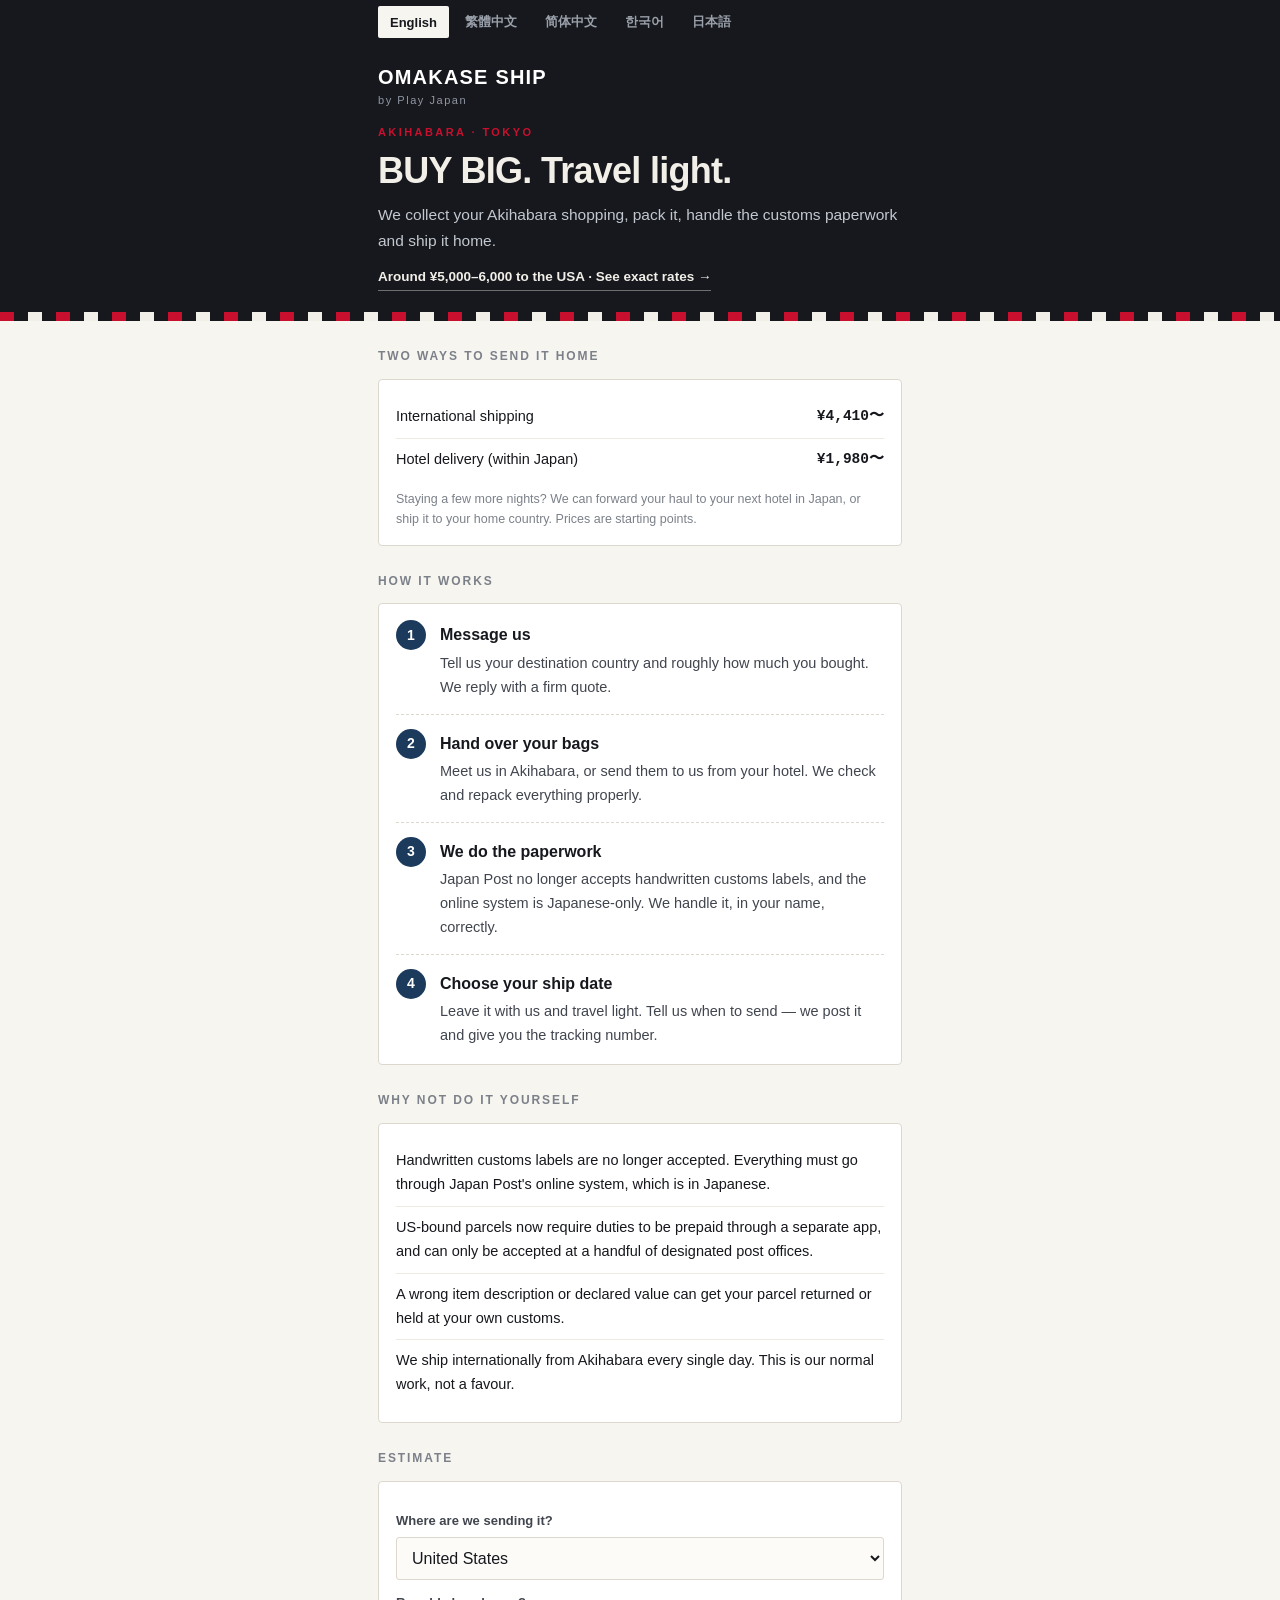
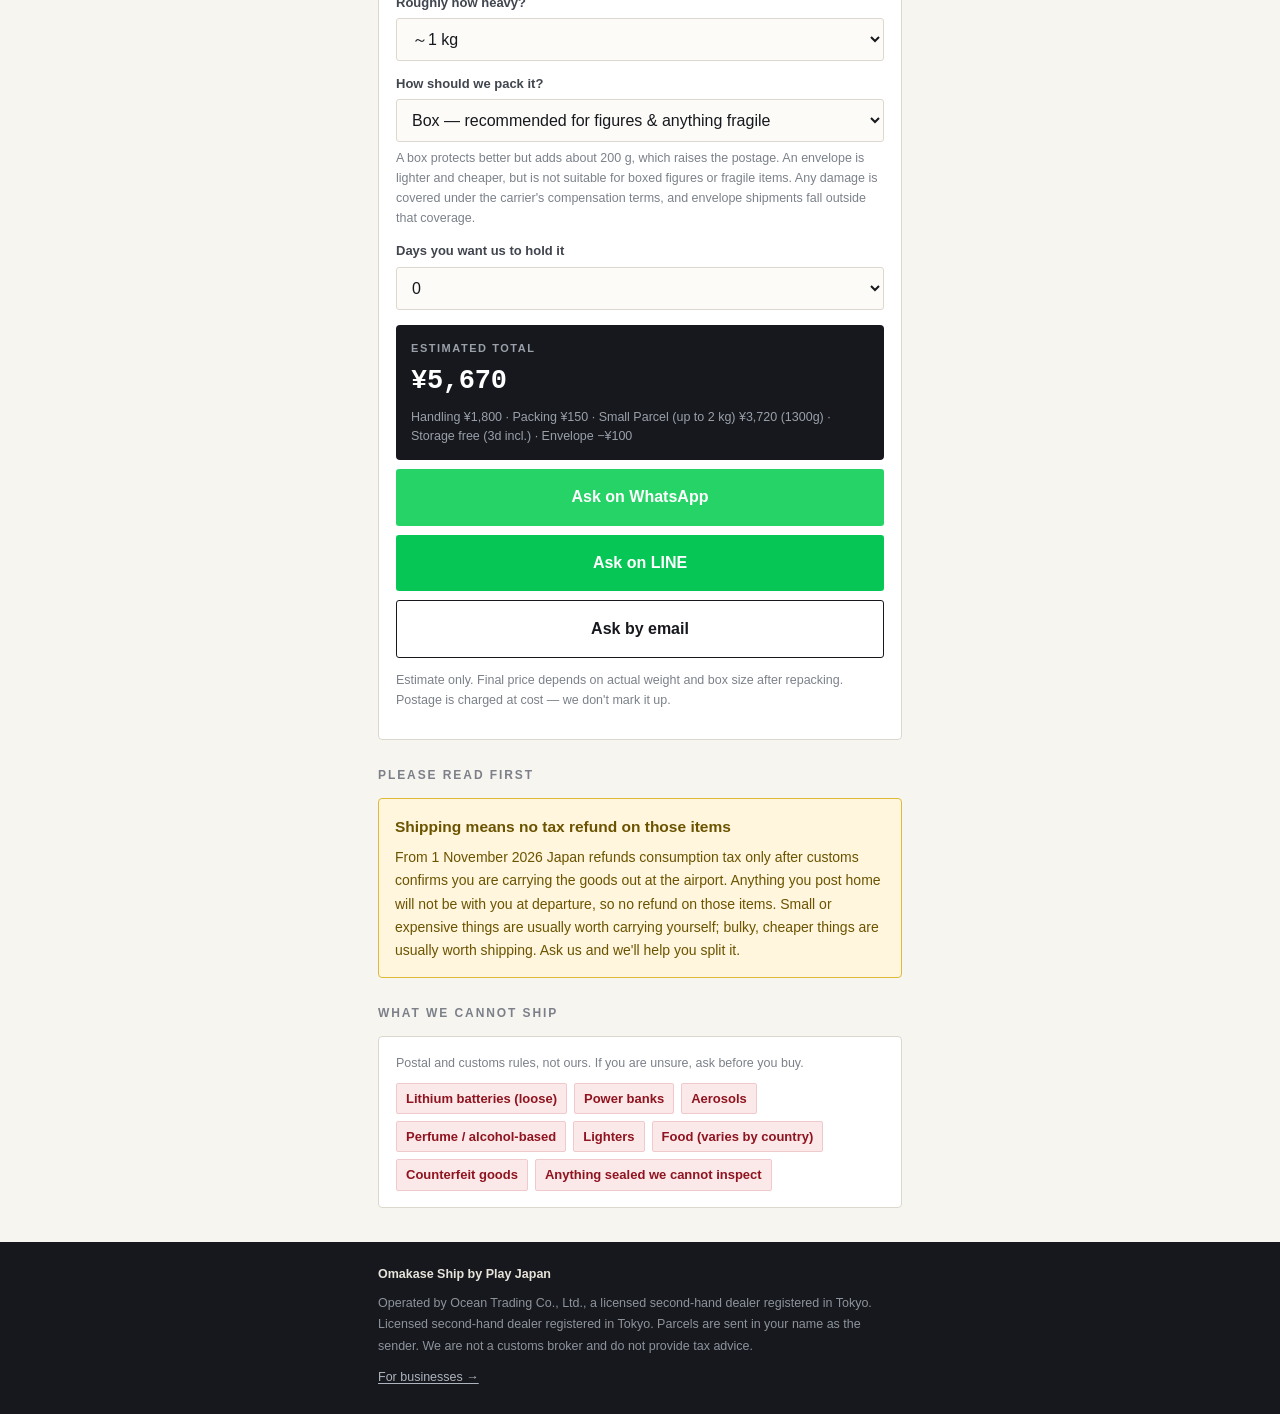
==== index.html @ b1b32f62 "Reframe liability wording for freight forwarding agency model" ====
<!DOCTYPE html>
<html lang="en">
<head>
<meta charset="utf-8">
<meta name="viewport" content="width=device-width,initial-scale=1,viewport-fit=cover">
<title>Omakase Ship — Travel Japan hands-free</title>
<meta name="description" content="Buy big in Akihabara — we pack it, handle the customs form and ship it home. From ¥4,410 to the USA.">
<meta name="theme-color" content="#16181d">
<style>
:root{
  --ink:#16181d; --ink2:#41454e; --mute:#7b8089;
  --paper:#f7f5f0; --card:#fff; --line:#ddd8cd;
  --navy:#1b3a5c; --red:#c8102e; --green:#1f7a4d; --amber:#fff6dd; --amber-line:#e0b93a;
}
*{box-sizing:border-box;-webkit-tap-highlight-color:transparent}
html{background:var(--ink)}
body{margin:0;background:var(--paper);color:var(--ink);
  font-family:-apple-system,BlinkMacSystemFont,"Segoe UI","Hiragino Sans","Noto Sans JP","Noto Sans TC","Noto Sans SC","Noto Sans KR",sans-serif;
  font-size:16px;line-height:1.65;-webkit-text-size-adjust:100%}
.num{font-family:ui-monospace,SFMono-Regular,Menlo,Consolas,monospace;font-variant-numeric:tabular-nums}
.wrap{max-width:560px;margin:0 auto;padding:0 18px}

/* language bar */
.langbar{position:sticky;top:0;z-index:20;background:var(--ink);padding:calc(6px + env(safe-area-inset-top)) 0 6px}
.langs{display:flex;gap:4px;overflow-x:auto;-ms-overflow-style:none;scrollbar-width:none}
.langs::-webkit-scrollbar{display:none}
.langs button{flex:0 0 auto;padding:7px 12px;font-size:13px;font-weight:700;border:0;border-radius:2px;
  background:transparent;color:#9aa0aa;font-family:inherit;white-space:nowrap}
.langs button[aria-pressed=true]{background:var(--paper);color:var(--ink)}


.brand{margin-bottom:14px}
.brand .bmain{display:block;font-size:20px;font-weight:800;letter-spacing:.06em;color:#fff;line-height:1.1}
.brand .bsub{display:block;font-size:11px;letter-spacing:.14em;color:#8f96a3;margin-top:3px}
/* hero */
header{background:var(--ink);color:#f2efe8;padding:22px 0 30px;position:relative;overflow:hidden}
header::after{content:"";position:absolute;left:0;right:0;bottom:0;height:9px;
  background:repeating-linear-gradient(90deg,var(--red) 0 14px,transparent 14px 28px,#f2efe8 28px 42px,transparent 42px 56px)}
.kicker{font-size:11px;letter-spacing:.22em;font-weight:700;color:var(--red)}
h1{font-size:36px;line-height:1.2;letter-spacing:-.02em;margin:8px 0 10px;font-weight:800}
.lede{font-size:15.5px;color:#c3c8d0;margin:0}
.herolink{display:inline-block;margin-top:12px;font-size:13.5px;font-weight:700;color:#f2efe8;text-decoration:none;border-bottom:1px solid rgba(242,239,232,.4);padding-bottom:2px}

/* blocks */
section{margin-top:26px}
h2{font-size:12px;letter-spacing:.16em;font-weight:800;color:var(--mute);margin:0 0 12px;text-transform:uppercase}
.card{background:var(--card);border:1px solid var(--line);border-radius:4px;padding:16px 17px}
.card + .card{margin-top:10px}

.step{display:flex;gap:14px;align-items:flex-start}
.step + .step{margin-top:14px;padding-top:14px;border-top:1px dashed var(--line)}
.stepno{flex:0 0 30px;height:30px;border-radius:50%;background:var(--navy);color:#fff;
  display:flex;align-items:center;justify-content:center;font-weight:800;font-size:14px}
.step h3{font-size:16px;margin:2px 0 3px;font-weight:700}
.step p{margin:0;font-size:14.5px;color:var(--ink2)}

table{width:100%;border-collapse:collapse;font-size:14.5px}
td{padding:9px 0;border-bottom:1px solid #eeeae1;vertical-align:top}
tr:last-child td{border-bottom:0}
td.r{text-align:right;white-space:nowrap;font-weight:700}
.small{font-size:12.5px;color:var(--mute);line-height:1.6}

.warn{background:var(--amber);border:1px solid var(--amber-line);border-radius:4px;padding:15px 16px}
.warn h3{margin:0 0 7px;font-size:15.5px;color:#6b5300;font-weight:800}
.warn p{margin:0;font-size:14px;color:#6b5300}

.no{display:flex;flex-wrap:wrap;gap:7px;margin-top:4px}
.no span{font-size:13px;background:#fbe9e9;color:#8f1420;border:1px solid #f0c9cd;
  padding:4px 9px;border-radius:2px;font-weight:600}

/* form */
label.f{display:block;font-size:13px;font-weight:700;color:var(--ink2);margin:12px 0 5px}
select,input[type=number]{width:100%;padding:11px;font-size:16px;border:1px solid var(--line);
  border-radius:3px;background:#fcfbf8;color:var(--ink);font-family:inherit}
input[type=number]{font-family:ui-monospace,Menlo,monospace;text-align:right}
select:focus,input:focus{outline:2px solid var(--navy);outline-offset:-1px;background:#fff}
.est{margin-top:15px;background:var(--ink);color:#fff;border-radius:4px;padding:14px 15px}
.est .lbl{font-size:11px;letter-spacing:.14em;color:#9aa0aa;font-weight:700}
.est .v{font-size:27px;font-weight:800;margin-top:2px;letter-spacing:-.01em}
.est .sub{font-size:12.5px;color:#9aa0aa;margin-top:4px;line-height:1.55}

.btn{display:block;width:100%;text-align:center;text-decoration:none;padding:15px;
  border-radius:3px;font-weight:800;font-size:16px;margin-top:9px;border:0;font-family:inherit}
.btn.line{background:#06c755;color:#fff}
.btn.wa{background:#25d366;color:#fff}
.btn.mail{background:#fff;color:var(--ink);border:1.5px solid var(--ink)}

footer{margin-top:34px;background:var(--ink);color:#8d939c;padding:22px 0 calc(26px + env(safe-area-inset-bottom));font-size:12.5px;line-height:1.7}
footer b{color:#e7e3da}
footer a.footlink{color:#aeb4bd;text-decoration:underline;text-underline-offset:2px}
[data-i18n]{}
</style>
</head>
<body>

<div class="langbar">
  <div class="wrap">
    <div class="langs" id="langs">
      <button data-lang="en" aria-pressed="true">English</button>
      <button data-lang="zh-Hant" aria-pressed="false">繁體中文</button>
      <button data-lang="zh-Hans" aria-pressed="false">简体中文</button>
      <button data-lang="ko" aria-pressed="false">한국어</button>
      <button data-lang="ja" aria-pressed="false">日本語</button>
    </div>
  </div>
</div>

<header>
  <div class="wrap">
    <div class="brand">
      <span class="bmain">OMAKASE SHIP</span>
      <span class="bsub">by Play Japan</span>
    </div>
    <div class="kicker">AKIHABARA · TOKYO</div>
    <h1 data-i18n="h1"></h1>
    <p class="lede" data-i18n="lede"></p>
    <a class="herolink" href="./cost/" data-i18n="heroPriceLink"></a>
  </div>
</header>

<div class="wrap">

  <section>
    <h2 data-i18n="ship_h"></h2>
    <div class="card">
      <table>
        <tr><td data-i18n="ship_intl"></td><td class="r num" id="priceIntl">—</td></tr>
        <tr><td data-i18n="ship_hotel"></td><td class="r num" id="priceHotel">—</td></tr>
      </table>
      <p class="small" style="margin:8px 0 0" data-i18n="ship_note"></p>
    </div>
  </section>

  <section>
    <h2 data-i18n="how_h"></h2>
    <div class="card">
      <div class="step"><div class="stepno">1</div><div>
        <h3 data-i18n="s1t"></h3><p data-i18n="s1b"></p></div></div>
      <div class="step"><div class="stepno">2</div><div>
        <h3 data-i18n="s2t"></h3><p data-i18n="s2b"></p></div></div>
      <div class="step"><div class="stepno">3</div><div>
        <h3 data-i18n="s3t"></h3><p data-i18n="s3b"></p></div></div>
      <div class="step"><div class="stepno">4</div><div>
        <h3 data-i18n="s4t"></h3><p data-i18n="s4b"></p></div></div>
    </div>
  </section>

  <section>
    <h2 data-i18n="why_h"></h2>
    <div class="card">
      <table>
        <tr><td data-i18n="w1"></td></tr>
        <tr><td data-i18n="w2"></td></tr>
        <tr><td data-i18n="w3"></td></tr>
        <tr><td data-i18n="w4"></td></tr>
      </table>
    </div>
  </section>

  <section>
    <h2 data-i18n="quote_h"></h2>
    <div class="card">
      <label class="f" data-i18n="q_dest"></label>
      <select id="dest">
        <option value="4">United States</option>
        <option value="3">Europe / Canada / Australia</option>
        <option value="2">Asia (SE Asia, India, etc.)</option>
        <option value="1">Taiwan / Hong Kong / Korea / China</option>
      </select>

      <label class="f" data-i18n="q_weight"></label>
      <select id="wt">
        <option value="500">～0.5 kg</option>
        <option value="1000" selected>～1 kg</option>
        <option value="2000">～2 kg</option>
        <option value="3000">～3 kg</option>
        <option value="4000">～4 kg</option>
      </select>

      <label class="f" data-i18n="q_pack"></label>
      <select id="packing">
        <option value="box" selected data-i18n-opt="pack_box"></option>
        <option value="env" data-i18n-opt="pack_env"></option>
      </select>
      <p class="small" id="packNote" style="margin:6px 0 0"></p>

      <label class="f" data-i18n="q_days"></label>
      <select id="days">
        <option value="0" selected>0</option>
        <option value="3">3</option>
        <option value="7">7</option>
        <option value="14">14</option>
      </select>

      <div class="est">
        <div class="lbl" data-i18n="q_est"></div>
        <div class="v num" id="estVal">—</div>
        <div class="sub" id="estSub"></div>
      </div>

      <a class="btn wa" id="btnWa" href="#" data-i18n="btn_wa"></a>
      <a class="btn line" id="btnLine" href="#" data-i18n="btn_line"></a>
      <a class="btn mail" id="btnMail" href="#" data-i18n="btn_mail"></a>
      <p class="small" style="margin-top:12px" data-i18n="q_note"></p>
    </div>
  </section>

  <section>
    <h2 data-i18n="tax_h"></h2>
    <div class="warn">
      <h3 data-i18n="tax_t"></h3>
      <p data-i18n="tax_b"></p>
    </div>
  </section>

  <section>
    <h2 data-i18n="cant_h"></h2>
    <div class="card">
      <p class="small" style="margin:0 0 10px" data-i18n="cant_b"></p>
      <div class="no" id="noList"></div>
    </div>
  </section>

</div>

<footer>
  <div class="wrap">
    <div style="margin-bottom:8px"><b id="bizName">Omakase Ship by Play Japan</b></div>
    <div data-i18n="foot"></div>
    <div style="margin-top:10px"><a class="footlink" href="./partner/" data-i18n="partnerLink"></a></div>
  </div>
</footer>

<script src="./rates.js"></script>
<script>
/* ============================================================
   設定 — 料金は rates.js（window.AKIBA_RATES）に集約。ここは連絡先のみ
   ============================================================ */
var R = window.AKIBA_RATES;   // 共通料金モジュール
var CONFIG = {
  bizName:  "Omakase Ship by Play Japan",
  whatsapp: "819000000000",              // 国番号81 + 先頭0を除いた番号
  lineId:   "your-line-id",              // LINE公式アカウントID（@は除く）
  email:    "hello@example.com"
};

var I18N = {
en:{
 pack_over:"Over 5 kg — please message us for a quote.",
 pack_heavy:"Over 2 kg we always use a box — an envelope cannot protect a parcel this heavy.",
 q_pack:"How should we pack it?",
 pack_box:"Box — recommended for figures & anything fragile",
 pack_env:"Padded envelope — clothes, plush, books, flat items",
 pack_note:"A box protects better but adds about 200 g, which raises the postage. An envelope is lighter and cheaper, but is not suitable for boxed figures or fragile items. Any damage is covered under the carrier's compensation terms, and envelope shipments fall outside that coverage.",
 h1:"BUY BIG. Travel light.",
 lede:"We collect your Akihabara shopping, pack it, handle the customs paperwork and ship it home.",
 heroPriceLink:"Around ¥5,000–6,000 to the USA · See exact rates →",
 trackRef:"Referred by ", trackCounter:"Show this at our counter",
 ship_h:"Two ways to send it home", ship_intl:"International shipping", ship_hotel:"Hotel delivery (within Japan)",
 ship_note:"Staying a few more nights? We can forward your haul to your next hotel in Japan, or ship it to your home country. Prices are starting points.",
 how_h:"How it works",
 s1t:"Message us", s1b:"Tell us your destination country and roughly how much you bought. We reply with a firm quote.",
 s2t:"Hand over your bags", s2b:"Meet us in Akihabara, or send them to us from your hotel. We check and repack everything properly.",
 s3t:"We do the paperwork", s3b:"Japan Post no longer accepts handwritten customs labels, and the online system is Japanese-only. We handle it, in your name, correctly.",
 s4t:"Choose your ship date", s4b:"Leave it with us and travel light. Tell us when to send — we post it and give you the tracking number.",
 why_h:"Why not do it yourself",
 w1:"Handwritten customs labels are no longer accepted. Everything must go through Japan Post's online system, which is in Japanese.",
 w2:"US-bound parcels now require duties to be prepaid through a separate app, and can only be accepted at a handful of designated post offices.",
 w3:"A wrong item description or declared value can get your parcel returned or held at your own customs.",
 w4:"We ship internationally from Akihabara every single day. This is our normal work, not a favour.",
 quote_h:"Estimate",
 q_dest:"Where are we sending it?", q_weight:"Roughly how heavy?", q_days:"Days you want us to hold it",
 q_est:"ESTIMATED TOTAL",
 btn_wa:"Ask on WhatsApp", btn_line:"Ask on LINE", btn_mail:"Ask by email",
 q_note:"Estimate only. Final price depends on actual weight and box size after repacking. Postage is charged at cost — we don't mark it up.",
 tax_h:"Please read first",
 tax_t:"Shipping means no tax refund on those items",
 tax_b:"From 1 November 2026 Japan refunds consumption tax only after customs confirms you are carrying the goods out at the airport. Anything you post home will not be with you at departure, so no refund on those items. Small or expensive things are usually worth carrying yourself; bulky, cheaper things are usually worth shipping. Ask us and we'll help you split it.",
 cant_h:"What we cannot ship",
 cant_b:"Postal and customs rules, not ours. If you are unsure, ask before you buy.",
 foot:"Operated by Ocean Trading Co., Ltd., a licensed second-hand dealer registered in Tokyo. Licensed second-hand dealer registered in Tokyo. Parcels are sent in your name as the sender. We are not a customs broker and do not provide tax advice.",
 partnerLink:"For businesses →",
 no:["Lithium batteries (loose)","Power banks","Aerosols","Perfume / alcohol-based","Lighters","Food (varies by country)","Counterfeit goods","Anything sealed we cannot inspect"]
},
"zh-Hant":{
 pack_over:"超過5公斤請直接詢問報價。",
 pack_heavy:"超過2公斤一律使用紙箱。氣泡袋無法保護這麼重的包裹。",
 q_pack:"包裝方式",
 pack_box:"紙箱 — 建議公仔、盒裝品、易碎品使用",
 pack_env:"氣泡袋 — 衣物、絨毛玩偶、書籍、扁平物品",
 pack_note:"紙箱保護性較好，但會增加約200公克，運費也隨之提高。氣泡袋較輕較便宜，但不適合盒裝公仔或易碎品。破損時的補償依配送業者的規定辦理，氣泡袋寄送不在補償範圍內。",
 h1:"盡情選購大件，旅途依然輕鬆。",
 lede:"我們代收您在秋葉原購買的商品，包裝並處理報關文件後寄送到府。",
 heroPriceLink:"寄美國約¥5,000〜6,000 · 查看正確費率 →",
 trackRef:"介紹來源 ", trackCounter:"請在櫃檯出示此畫面",
 ship_h:"兩種寄回家的方式", ship_intl:"國際寄送", ship_hotel:"飯店配送（日本國內）",
 ship_note:"還要多住幾晚？我們可以把戰利品轉送到你在日本的下一間飯店，或寄回你的國家。顯示為起始價。",
 how_h:"服務流程",
 s1t:"先傳訊息給我們", s1b:"告訴我們寄送國家與大概的數量，我們回覆確定金額。",
 s2t:"把東西交給我們", s2b:"在秋葉原面交，或從飯店寄給我們。我們會逐一確認並重新包裝。",
 s3t:"報關手續由我們處理", s3b:"日本郵局已不接受手寫報關單，線上系統只有日文。我們以你的名義正確填寫。",
 s4t:"自己決定寄出日", s4b:"東西放我們這裡，你輕鬆繼續玩。想寄的時候告訴我們，寄出後提供追蹤號碼。",
 why_h:"為什麼不自己寄就好",
 w1:"手寫報關單已全面停用，必須透過日本郵局的線上系統，而該系統只有日文介面。",
 w2:"寄往美國的包裹現在必須先用另一個App預繳關稅，而且只有少數指定郵局才收件。",
 w3:"品名或申報金額寫錯，包裹可能被退回，或卡在你自己國家的海關。",
 w4:"我們每天都從秋葉原寄國際包裹。這是我們的日常工作，不是幫忙。",
 quote_h:"費用試算",
 q_dest:"寄到哪裡？", q_weight:"大概多重？", q_days:"希望我們保管幾天",
 q_est:"預估總金額",
 btn_wa:"用 WhatsApp 詢問", btn_line:"用 LINE 詢問", btn_mail:"用 Email 詢問",
 q_note:"僅為預估。實際金額依重新包裝後的重量與箱子尺寸而定。郵資照實收，不加價。",
 tax_h:"請務必先閱讀",
 tax_t:"寄回國的商品無法退稅",
 tax_b:"自2026年11月1日起，日本改為在機場由海關確認你確實帶著商品出境後才退還消費稅。寄回家的東西出境時不在你身上，因此那些商品無法退稅。體積小、單價高的建議自己帶；體積大、單價低的建議寄。可以問我們，我們幫你分。",
 cant_h:"無法寄送的物品",
 cant_b:"這是郵政與海關的規定。不確定的話，購買前請先問我們。",
 foot:"由東京都公安委員會許可之古物商 有限会社オーシャン貿易 營運。東京都公安委員會許可之古物商。包裹以你本人為寄件人名義寄出。我們並非報關業者，也不提供稅務諮詢。",
 partnerLink:"商家合作洽詢 →",
 no:["鋰電池（單獨）","行動電源","噴霧罐","香水／含酒精","打火機","食品（依國家而異）","仿冒品","無法開箱確認的密封物"]
},
"zh-Hans":{
 pack_over:"超过5公斤请直接询问报价。",
 pack_heavy:"超过2公斤一律使用纸箱。气泡袋无法保护这么重的包裹。",
 q_pack:"包装方式",
 pack_box:"纸箱 — 建议手办、盒装品、易碎品使用",
 pack_env:"气泡袋 — 衣物、毛绒玩具、书籍、扁平物品",
 pack_note:"纸箱保护性更好，但会增加约200克，运费也随之提高。气泡袋更轻更便宜，但不适合盒装手办或易碎品。破损时的补偿依配送业者的规定办理，气泡袋寄送不在补偿范围内。",
 h1:"尽情选购大件，旅途依然轻松。",
 lede:"我们代收您在秋叶原购买的商品，包装并处理报关文件后寄送到府。",
 heroPriceLink:"寄美国约¥5,000〜6,000 · 查看正确费率 →",
 trackRef:"介绍来源 ", trackCounter:"请在柜台出示此画面",
 ship_h:"两种寄回家的方式", ship_intl:"国际寄送", ship_hotel:"酒店配送（日本国内）",
 ship_note:"还要多住几晚？我们可以把战利品转送到你在日本的下一家酒店，或寄回你的国家。显示为起始价。",
 how_h:"服务流程",
 s1t:"先给我们发消息", s1b:"告诉我们寄送国家和大概数量，我们回复确定金额。",
 s2t:"把东西交给我们", s2b:"在秋叶原面交，或从酒店寄给我们。我们会逐一确认并重新包装。",
 s3t:"报关手续由我们处理", s3b:"日本邮局已不接受手写报关单，线上系统只有日文。我们以你的名义正确填写。",
 s4t:"自己决定寄出日", s4b:"东西放我们这里，你可以轻装继续玩。想寄时告诉我们，寄出后提供追踪号。",
 why_h:"为什么不自己寄",
 w1:"手写报关单已全面停用，必须通过日本邮局的线上系统，而该系统只有日文界面。",
 w2:"寄往美国的包裹现在必须先用另一个App预缴关税，而且只有少数指定邮局才收件。",
 w3:"品名或申报金额写错，包裹可能被退回，或卡在你自己国家的海关。",
 w4:"我们每天都从秋叶原寄国际包裹。这是我们的日常工作。",
 quote_h:"费用试算",
 q_dest:"寄到哪里？", q_weight:"大概多重？", q_days:"希望我们保管几天",
 q_est:"预估总金额",
 btn_wa:"用 WhatsApp 咨询", btn_line:"用 LINE 咨询", btn_mail:"用 Email 咨询",
 q_note:"仅为预估。实际金额依重新包装后的重量与箱子尺寸而定。邮资照实收，不加价。",
 tax_h:"请务必先阅读",
 tax_t:"寄回国的商品无法退税",
 tax_b:"自2026年11月1日起，日本改为在机场由海关确认你确实带着商品出境后才退还消费税。寄回家的东西出境时不在你身上，因此那些商品无法退税。体积小、单价高的建议自己带；体积大、单价低的建议寄。可以问我们，我们帮你分。",
 cant_h:"无法寄送的物品",
 cant_b:"这是邮政与海关的规定。不确定的话，购买前请先问我们。",
 foot:"由东京都公安委员会许可之古物商 有限会社オーシャン貿易 运营。东京都公安委员会许可之古物商。包裹以你本人为寄件人名义寄出。我们并非报关业者，也不提供税务咨询。",
 partnerLink:"商家合作洽询 →",
 no:["锂电池（单独）","充电宝","喷雾罐","香水／含酒精","打火机","食品（依国家而异）","仿冒品","无法开箱确认的密封物"]
},
ko:{
 pack_over:"5kg 초과는 문의해 주세요.",
 pack_heavy:"2kg을 넘으면 반드시 박스를 사용합니다. 봉투로는 이 무게를 보호할 수 없습니다.",
 q_pack:"포장 방법",
 pack_box:"박스 — 피규어·박스 상품·깨지기 쉬운 물건에 권장",
 pack_env:"안전봉투 — 의류, 인형, 책, 납작한 물건",
 pack_note:"박스는 보호력이 좋지만 약 200g이 늘어나 우편 요금이 올라갑니다. 봉투는 가볍고 저렴하지만 박스 피규어나 깨지기 쉬운 물건에는 적합하지 않습니다. 파손 시 보상은 배송업체의 규정에 따르며, 봉투 발송은 보상 대상이 아닙니다.",
 h1:"크게 사세요. 짐은 가볍게.",
 lede:"아키하바라에서 구매하신 물건을 맡아 포장하고 통관 서류까지 처리하여 집으로 보내드립니다.",
 heroPriceLink:"미국까지 약 ¥5,000〜6,000 · 정확한 요금 보기 →",
 trackRef:"추천인 ", trackCounter:"카운터에서 이 화면을 보여주세요",
 ship_h:"집으로 보내는 두 가지 방법", ship_intl:"해외 배송", ship_hotel:"호텔 배송(일본 국내)",
 ship_note:"며칠 더 머무시나요? 다음 호텔로 전달하거나 본국으로 발송해 드립니다. 표시는 시작 가격입니다.",
 how_h:"이용 방법",
 s1t:"먼저 메시지 주세요", s1b:"배송 국가와 대략적인 양을 알려주시면 확정 금액을 안내해 드립니다.",
 s2t:"짐을 맡겨주세요", s2b:"아키하바라에서 직접 전달하거나 호텔에서 보내주세요. 하나하나 확인 후 다시 포장합니다.",
 s3t:"통관 서류는 저희가", s3b:"일본우편은 손으로 쓴 통관 라벨을 더 이상 받지 않으며, 온라인 시스템은 일본어뿐입니다. 고객님 명의로 정확히 작성합니다.",
 s4t:"발송일은 직접 결정", s4b:"맡겨두고 가볍게 여행하세요. 보낼 때 알려주시면 발송 후 운송장 번호를 드립니다.",
 why_h:"직접 하기 어려운 이유",
 w1:"손으로 쓴 통관 라벨은 폐지되었습니다. 일본우편 온라인 시스템을 써야 하는데 일본어로만 되어 있습니다.",
 w2:"미국행 소포는 별도 앱으로 관세를 미리 내야 하며, 지정된 일부 우체국에서만 접수됩니다.",
 w3:"품명이나 신고 금액이 틀리면 반송되거나 본국 세관에서 걸립니다.",
 w4:"저희는 매일 아키하바라에서 국제 배송을 합니다. 특별한 일이 아니라 일상 업무입니다.",
 quote_h:"예상 요금",
 q_dest:"어디로 보내시나요?", q_weight:"대략 무게는?", q_days:"보관 희망 일수",
 q_est:"예상 합계",
 btn_wa:"WhatsApp으로 문의", btn_line:"LINE으로 문의", btn_mail:"이메일로 문의",
 q_note:"예상 금액입니다. 재포장 후 실제 무게와 박스 크기에 따라 확정됩니다. 우편 요금은 실비로만 청구합니다.",
 tax_h:"먼저 확인해 주세요",
 tax_t:"발송한 물건은 면세 환급을 받을 수 없습니다",
 tax_b:"2026년 11월 1일부터 일본은 공항에서 세관이 물품 반출을 확인한 후에만 소비세를 환급합니다. 미리 부친 물건은 출국 시 손에 없으므로 환급 대상이 아닙니다. 작고 비싼 것은 직접 들고, 부피가 크고 저렴한 것은 부치는 편이 유리합니다. 물어보시면 나눠 드립니다.",
 cant_h:"보낼 수 없는 물품",
 cant_b:"우편·세관 규정입니다. 확실하지 않으면 구매 전에 문의해 주세요.",
 foot:"도쿄도 공안위원회 허가 고물상 有限会社オーシャン貿易 가 운영합니다. 도쿄도 공안위원회 허가 고물상. 소포는 고객님 명의의 발송인으로 보내집니다. 관세사가 아니며 세무 상담은 제공하지 않습니다.",
 partnerLink:"제휴 매장 모집 →",
 no:["리튬 배터리(단독)","보조배터리","스프레이","향수/알코올 함유","라이터","식품(국가별 상이)","위조품","개봉 확인 불가한 밀봉품"]
},
ja:{
 pack_over:"5kg超はお問い合わせください。",
 pack_heavy:"2kgを超える荷物は段ボール固定です。封筒ではこの重さを保護できません。",
 q_pack:"梱包方法",
 pack_box:"段ボール箱 — フィギュア・箱物・壊れやすいものに推奨",
 pack_env:"クッション封筒 — 衣類・ぬいぐるみ・書籍・薄いもの",
 pack_note:"段ボールは保護力が高い一方、約200g重くなり送料が上がります。封筒は軽く安価ですが、箱入りフィギュアや壊れやすいものには向きません。破損時の補償は配送事業者の規定に従い、封筒での発送は補償の対象外となります。",
 h1:"荷物は預けて、手ぶらで旅を楽しんで。",
 lede:"秋葉原で買った荷物は、ご自宅までお送りします。米国まで¥4,410から。",
 heroPriceLink:"米国まで約¥5,000〜6,000 · 正確な料金を見る →",
 trackRef:"紹介元 ", trackCounter:"受付でこの画面をご提示ください",
 ship_h:"2つの送り方", ship_intl:"海外発送", ship_hotel:"ホテル配送（日本国内）",
 ship_note:"まだ滞在が続きますか？次のホテルへお届けするか、ご自宅の国へ発送します。表示は最低料金です。",
 how_h:"ご利用の流れ",
 s1t:"まずご連絡ください", s1b:"送り先の国とおおよその量をお知らせいただければ、確定金額をご案内します。",
 s2t:"荷物をお預けください", s2b:"秋葉原で直接お渡しいただくか、ホテルからお送りください。中身を確認して梱包し直します。",
 s3t:"通関書類は当方で作成", s3b:"日本郵便は手書きラベルを受け付けておらず、オンラインシステムは日本語のみです。お客様名義で正確に作成します。",
 s4t:"発送日はお客様が決定", s4b:"預けたまま身軽に観光できます。発送のご連絡をいただき次第、追跡番号をお伝えします。",
 why_h:"ご自身で送るのが難しい理由",
 w1:"手書きの通関ラベルは廃止されました。日本郵便のオンラインシステムが必須ですが、画面は日本語のみです。",
 w2:"米国宛は専用アプリでの関税前払いが必須で、指定郵便局でしか引き受けてもらえません。",
 w3:"品名や申告価格を誤ると、返送されたり、ご自身の国の税関で止まったりします。",
 w4:"当方は毎日、秋葉原から国際発送を行っています。特別な作業ではなく日常業務です。",
 quote_h:"料金の目安",
 q_dest:"送り先", q_weight:"おおよその重量", q_days:"お預かり希望日数",
 q_est:"概算合計",
 btn_wa:"WhatsAppで相談", btn_line:"LINEで相談", btn_mail:"メールで相談",
 q_note:"概算です。梱包後の実重量と箱のサイズで確定します。郵送料は実費のみで、上乗せはしません。",
 tax_h:"必ずお読みください",
 tax_t:"発送した商品は免税の対象外になります",
 tax_b:"2026年11月1日以降、日本の消費税還付は、空港で税関が持ち出しを確認した後に行われます。先に発送した商品は出国時に手元にないため、還付を受けられません。小さく高価なものはお手荷物で、かさばって安価なものは発送、という分け方が有利です。ご相談いただければ仕分けをお手伝いします。",
 cant_h:"お預かりできないもの",
 cant_b:"郵便・税関の規定によるものです。ご不明な場合は購入前にご相談ください。",
 foot:"運営：有限会社オーシャン貿易（東京都公安委員会許可 古物商）。荷物はお客様ご本人を差出人として発送します。通関業者ではなく、税務に関する助言は行いません。",
 partnerLink:"提携をご検討の店舗様へ →",
 no:["リチウム電池（単体）","モバイルバッテリー","スプレー類","香水・アルコール含有","ライター","食品（国により異なる）","模倣品","開封確認できない密封物"]
}
};

var $=function(id){return document.getElementById(id);};
var lang="en";

function applyLang(L){
  lang=L;
  var t=I18N[L];
  document.documentElement.lang = L;
  document.querySelectorAll("[data-i18n]").forEach(function(el){
    var k=el.getAttribute("data-i18n");
    if(t[k]!==undefined) el.innerHTML=t[k];
  });
  document.querySelectorAll("[data-i18n-opt]").forEach(function(el){
    var k=el.getAttribute("data-i18n-opt");
    if(t[k]!==undefined) el.textContent=t[k];
  });
  $("noList").innerHTML = t.no.map(function(x){return "<span>"+x+"</span>";}).join("");
  $("bizName").textContent = CONFIG.bizName;
  // 2つの送り方の「〜」表記（海外は米国0.5kgの最低額、国内はHOTEL_BASE）
  var fromIntl = R.handling + R.packing.box.cost + R.bestQuote(4,500).postage;
  $("priceIntl").textContent  = "¥"+fromIntl.toLocaleString()+"〜";
  $("priceHotel").textContent = "¥"+R.HOTEL_BASE.toLocaleString()+"〜";
  document.querySelectorAll("#langs button").forEach(function(b){
    b.setAttribute("aria-pressed", b.getAttribute("data-lang")===L);
  });
  calc();
}

document.querySelectorAll("#langs button").forEach(function(b){
  b.onclick=function(){ applyLang(b.getAttribute("data-lang")); window.scrollTo(0,0); };
});

function calc(){
  var zone=+$("dest").value, wtSel=+$("wt").value, days=+$("days").value;

  // 梱包後重量（1.3倍 と +200g の大きい方）で送料を判定
  var packed = R.packedWeight(wtSel);

  // 封筒は梱包後2kgまで → 超えたら箱に固定する
  var envOpt = document.querySelector('[data-i18n-opt="pack_env"]');
  var envTooHeavy = packed > R.packing.env.maxGrams;
  envOpt.disabled = envTooHeavy;
  if(envTooHeavy && $("packing").value === "env") $("packing").value = "box";

  var pk = R.packing[$("packing").value];

  var q = R.bestQuote(zone, wtSel);   // 利用可能な最安サービス（送料のみ）
  var storage = Math.max(0, days-R.freeDays)*R.perDay;
  if(!q){
    $("estVal").textContent="—";
    $("estSub").textContent = (I18N[lang].pack_over || I18N.en.pack_over);
    return;
  }

  var total = R.handling + pk.cost + storage + q.postage;
  $("estVal").textContent = "¥"+total.toLocaleString();

  var parts = [
    "Handling ¥"+R.handling.toLocaleString(),
    "Packing ¥"+pk.cost.toLocaleString(),
    q.label+" ¥"+q.postage.toLocaleString()+" ("+packed+"g)",
    storage>0 ? "Storage ¥"+storage.toLocaleString()+" ("+(days-R.freeDays)+"d)"
              : "Storage free ("+R.freeDays+"d incl.)"
  ];
  $("estSub").textContent = parts.join("  ·  ");
  $("packNote").textContent = envTooHeavy
    ? (I18N[lang].pack_heavy || I18N.en.pack_heavy)
    : I18N[lang].pack_note;

  // もう一方の梱包との費用差（封筒が使える重量のときだけ。送料は同じ＝費用差のみ）
  if(!envTooHeavy){
    var otherKey = $("packing").value==="box" ? "env" : "box";
    var d = pk.cost - R.packing[otherKey].cost;
    if(d !== 0){
      $("estSub").textContent += "  ·  " +
        (otherKey==="env" ? "Envelope" : "Box") + " " +
        (d>0 ? "−¥"+Math.abs(d).toLocaleString() : "+¥"+Math.abs(d).toLocaleString());
    }
  }
  buildLinks(total, q, packed);
}


function buildLinks(total, q, packed){
  var destTxt=$("dest").options[$("dest").selectedIndex].text;
  var wtTxt=$("wt").options[$("wt").selectedIndex].text;
  var packTxt=$("packing").value==="box" ? "Box" : "Padded envelope";
  var days=$("days").value;
  var msg = "Hello! I'd like a quote.\n"
          + "Destination: "+destTxt+"\n"
          + "Weight: "+wtTxt+"\n"
          + "Packing: "+packTxt+"\n"
          + "Hold for: "+days+" days\n"
          + "Estimate shown: ¥"+total.toLocaleString()+" ("+q.label+", billed at "+packed+"g)";
  var enc=encodeURIComponent(msg);
  $("btnWa").href  = "https://wa.me/"+CONFIG.whatsapp+"?text="+enc;
  $("btnLine").href= "https://line.me/R/ti/p/@"+CONFIG.lineId;
  $("btnMail").href= "mailto:"+CONFIG.email+"?subject="+encodeURIComponent("Shipping quote request")+"&body="+enc;
}

["dest","wt","days","packing"].forEach(function(id){ $(id).addEventListener("change", calc); });

/* 端末の言語で初期表示を切り替え */
(function(){
  var n=(navigator.language||"en").toLowerCase();
  var pick="en";
  if(n.indexOf("zh")===0) pick = (n.indexOf("cn")>-1||n.indexOf("hans")>-1) ? "zh-Hans" : "zh-Hant";
  else if(n.indexOf("ko")===0) pick="ko";
  else if(n.indexOf("ja")===0) pick="ja";
  applyLang(pick);
})();
</script>
<script src="./tracking.js"></script>
</body>
</html>
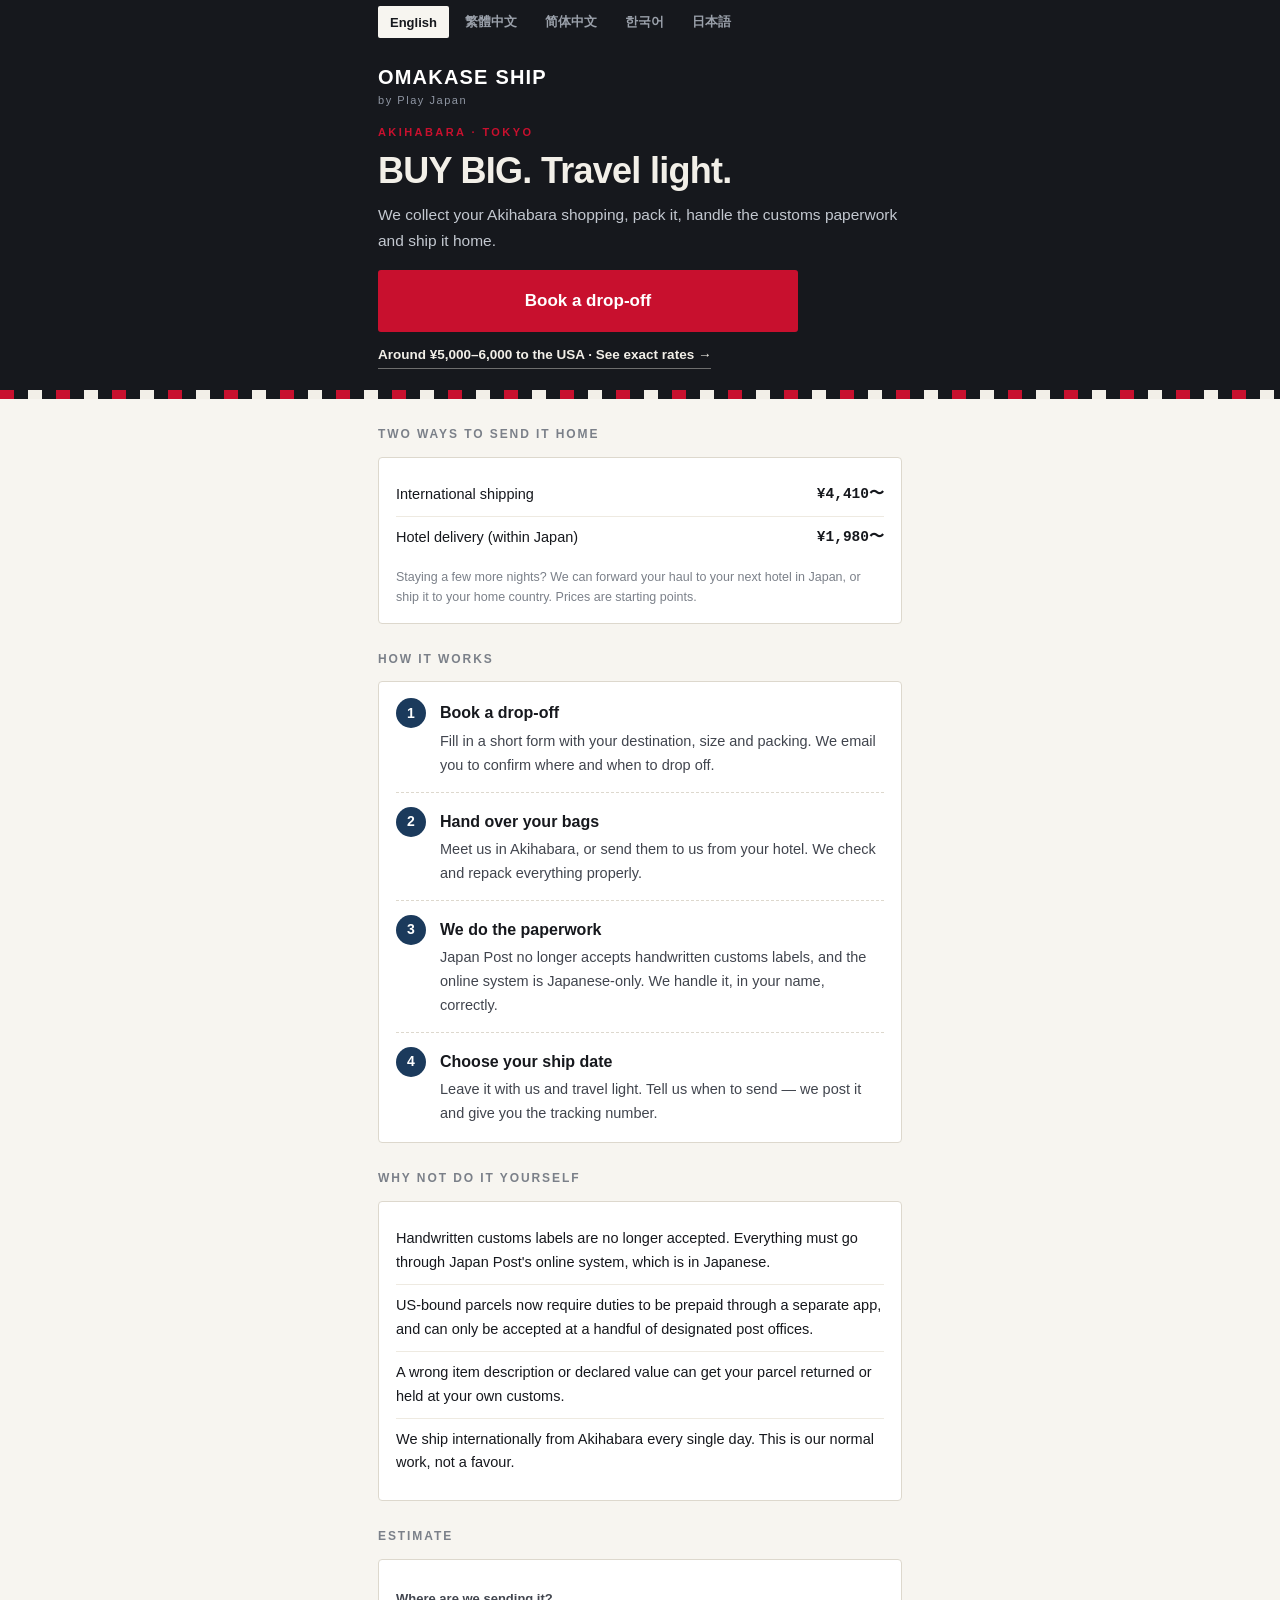
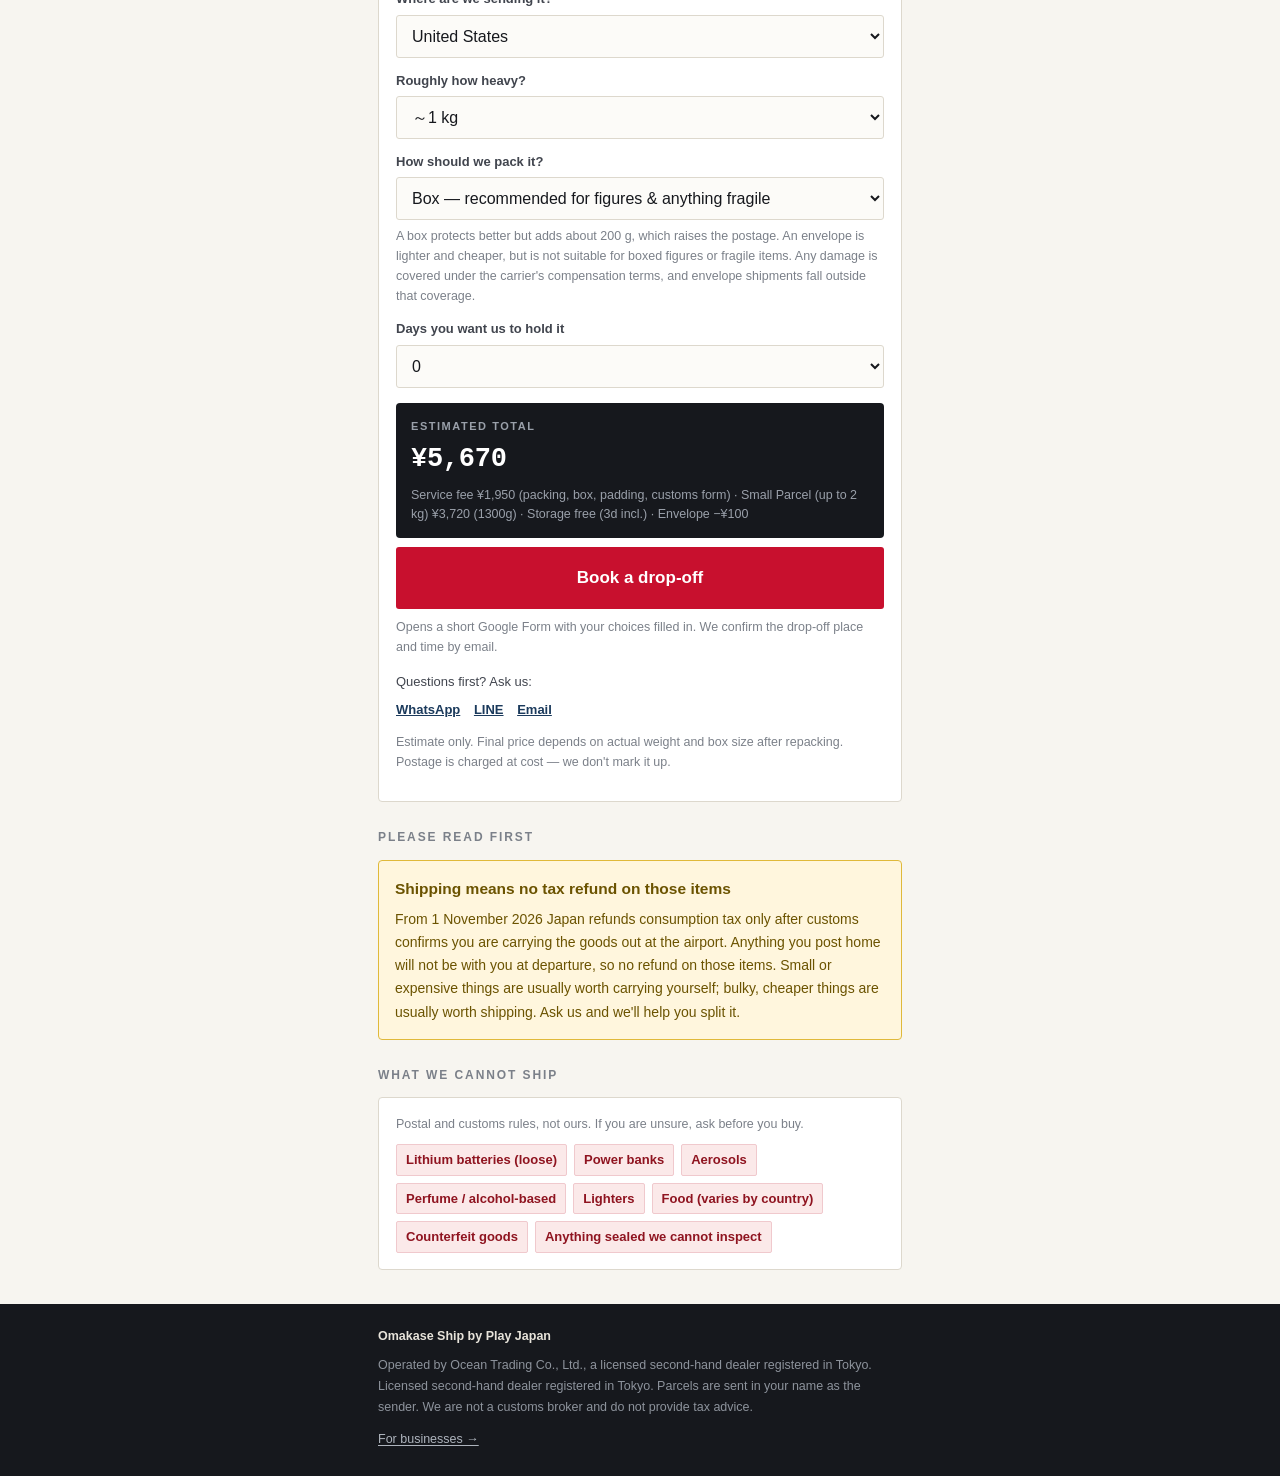
==== commit ce9927e2: "予約フォームを入口にする（Book a drop-off・事前入力・紹介コード・Service fee の書き方） - いちばん目立つボタンを「予約する（Book a drop-off）」にして Go" ====
--- a/index.html
+++ b/index.html
@@ -84,6 +84,11 @@
 .btn.line{background:#06c755;color:#fff}
 .btn.wa{background:#25d366;color:#fff}
 .btn.mail{background:#fff;color:var(--ink);border:1.5px solid var(--ink)}
+/* 予約（Google フォーム）がいちばん目立つボタン。質問の連絡先は小さく残す。 */
+.btn.book{background:var(--red);color:#fff;font-size:17px;padding:17px}
+.herobook{display:block;margin-top:16px;max-width:420px}
+.ask{margin-top:14px;font-size:13px;color:var(--ink2)}
+.ask a{display:inline-block;margin:6px 10px 0 0;font-weight:700;color:var(--navy)}
 
 footer{margin-top:34px;background:var(--ink);color:#8d939c;padding:22px 0 calc(26px + env(safe-area-inset-bottom));font-size:12.5px;line-height:1.7}
 footer b{color:#e7e3da}
@@ -114,6 +119,7 @@
     <div class="kicker">AKIHABARA · TOKYO</div>
     <h1 data-i18n="h1"></h1>
     <p class="lede" data-i18n="lede"></p>
+    <a class="btn book herobook" id="btnBookHero" href="#" target="_blank" rel="noopener" data-i18n="btn_book"></a>
     <a class="herolink" href="./cost/" data-i18n="heroPriceLink"></a>
   </div>
 </header>
@@ -198,9 +204,13 @@
         <div class="sub" id="estSub"></div>
       </div>
 
-      <a class="btn wa" id="btnWa" href="#" data-i18n="btn_wa"></a>
-      <a class="btn line" id="btnLine" href="#" data-i18n="btn_line"></a>
-      <a class="btn mail" id="btnMail" href="#" data-i18n="btn_mail"></a>
+      <a class="btn book" id="btnBook" href="#" target="_blank" rel="noopener" data-i18n="btn_book"></a>
+      <p class="small" style="margin:8px 0 0" data-i18n="book_note"></p>
+      <div class="ask"><span data-i18n="q_ask"></span><br>
+        <a id="btnWa" href="#" data-i18n="btn_wa"></a>
+        <a id="btnLine" href="#" data-i18n="btn_line"></a>
+        <a id="btnMail" href="#" data-i18n="btn_mail"></a>
+      </div>
       <p class="small" style="margin-top:12px" data-i18n="q_note"></p>
     </div>
   </section>
@@ -243,6 +253,55 @@
   lineId:   "your-line-id",              // LINE公式アカウントID（@は除く）
   email:    "hello@example.com"
 };
+
+/* 予約フォーム（Google フォーム）。料金の目安で選んだ内容と紹介コードを入れて開く
+   （usp=pp_url の事前入力）。選択肢の文字は**フォームと完全一致**（– は en ダッシュ U+2013）。 */
+var FORM = {
+  url: "https://docs.google.com/forms/d/e/1FAIpQLSeJqHE1Zn3QOHQhHUtQnI4l_mDOnMgi03iKkbGV1g6y1o3V2w/viewform",
+  country: "entry.68402568",
+  size:    "entry.314454876",
+  pack:    "entry.1194186612",
+  ref:     "entry.2128966062"
+};
+/* 送り先：LP の選択（ゾーン）→ フォームの国。1か国に決まらないものは Other。 */
+var FORM_COUNTRY = { "4":"United States" };
+var FORM_OTHER = "Other (please write below)";
+/* 大きさ：LP の重さ → フォームの大きさ（2kg 以下＝Small、それより重い＝Medium）。 */
+function formSizeOf(grams){
+  return (+grams<=2000) ? "Small \u2013 fits in a shoebox (about 2 kg or less)"
+                        : "Medium \u2013 about the size of a backpack";
+}
+var FORM_PACK = {
+  box: "Box (best protection)",
+  env: "Padded envelope (lighter, cheaper postage \u2013 for small, non-fragile items)"
+};
+/* 紹介コード（tracking.js が ?s= から omakase_ref に保存したもの）。無ければ ''。 */
+function refCode(){
+  var re=/^[A-Z]{2}\d{2,3}$/;
+  /* 先に保存済みのコード（初回の紹介元を優先・tracking.js と同じ決まり）、
+     無ければ今の URL の ?s=（初めて開いた回は tracking.js がこのあとで保存するため）。 */
+  try{
+    var o=JSON.parse(localStorage.getItem("omakase_ref")||"null");
+    var c=o&&String(o.code||"");
+    if(re.test(c)) return c;
+  }catch(e){}
+  try{
+    var s=new URLSearchParams(location.search).get("s");
+    s=s?String(s):"";                       // tracking.js と同じ（そのままの形で確かめる）
+    if(re.test(s)) return s;
+  }catch(e){}
+  return "";
+}
+function formUrl(){
+  var q=[["usp","pp_url"],
+         [FORM.country, FORM_COUNTRY[$("dest").value] || FORM_OTHER],
+         [FORM.size, formSizeOf($("wt").value)],
+         [FORM.pack, FORM_PACK[$("packing").value] || FORM_PACK.box]];
+  var rc=refCode();
+  if(rc) q.push([FORM.ref, rc]);
+  return FORM.url+"?"+q.map(function(x){
+    return encodeURIComponent(x[0])+"="+encodeURIComponent(x[1]); }).join("&");
+}
 
 var I18N = {
 en:{
@@ -259,7 +318,7 @@
  ship_h:"Two ways to send it home", ship_intl:"International shipping", ship_hotel:"Hotel delivery (within Japan)",
  ship_note:"Staying a few more nights? We can forward your haul to your next hotel in Japan, or ship it to your home country. Prices are starting points.",
  how_h:"How it works",
- s1t:"Message us", s1b:"Tell us your destination country and roughly how much you bought. We reply with a firm quote.",
+ s1t:"Book a drop-off", s1b:"Fill in a short form with your destination, size and packing. We email you to confirm where and when to drop off.",
  s2t:"Hand over your bags", s2b:"Meet us in Akihabara, or send them to us from your hotel. We check and repack everything properly.",
  s3t:"We do the paperwork", s3b:"Japan Post no longer accepts handwritten customs labels, and the online system is Japanese-only. We handle it, in your name, correctly.",
  s4t:"Choose your ship date", s4b:"Leave it with us and travel light. Tell us when to send — we post it and give you the tracking number.",
@@ -271,7 +330,10 @@
  quote_h:"Estimate",
  q_dest:"Where are we sending it?", q_weight:"Roughly how heavy?", q_days:"Days you want us to hold it",
  q_est:"ESTIMATED TOTAL",
- btn_wa:"Ask on WhatsApp", btn_line:"Ask on LINE", btn_mail:"Ask by email",
+ btn_book:"Book a drop-off",
+ book_note:"Opens a short Google Form with your choices filled in. We confirm the drop-off place and time by email.",
+ q_ask:"Questions first? Ask us:",
+ btn_wa:"WhatsApp", btn_line:"LINE", btn_mail:"Email",
  q_note:"Estimate only. Final price depends on actual weight and box size after repacking. Postage is charged at cost — we don't mark it up.",
  tax_h:"Please read first",
  tax_t:"Shipping means no tax refund on those items",
@@ -296,7 +358,7 @@
  ship_h:"兩種寄回家的方式", ship_intl:"國際寄送", ship_hotel:"飯店配送（日本國內）",
  ship_note:"還要多住幾晚？我們可以把戰利品轉送到你在日本的下一間飯店，或寄回你的國家。顯示為起始價。",
  how_h:"服務流程",
- s1t:"先傳訊息給我們", s1b:"告訴我們寄送國家與大概的數量，我們回覆確定金額。",
+ s1t:"預約交件", s1b:"填寫簡短表單（寄送國家、大小、包裝方式）。我們會以電子郵件確認交件地點與時間。",
  s2t:"把東西交給我們", s2b:"在秋葉原面交，或從飯店寄給我們。我們會逐一確認並重新包裝。",
  s3t:"報關手續由我們處理", s3b:"日本郵局已不接受手寫報關單，線上系統只有日文。我們以你的名義正確填寫。",
  s4t:"自己決定寄出日", s4b:"東西放我們這裡，你輕鬆繼續玩。想寄的時候告訴我們，寄出後提供追蹤號碼。",
@@ -308,7 +370,10 @@
  quote_h:"費用試算",
  q_dest:"寄到哪裡？", q_weight:"大概多重？", q_days:"希望我們保管幾天",
  q_est:"預估總金額",
- btn_wa:"用 WhatsApp 詢問", btn_line:"用 LINE 詢問", btn_mail:"用 Email 詢問",
+ btn_book:"預約交件（Book a drop-off）",
+ book_note:"開啟已填入您選擇內容的 Google 表單。交件地點與時間會以電子郵件確認。",
+ q_ask:"想先問問題？請聯絡我們：",
+ btn_wa:"WhatsApp", btn_line:"LINE", btn_mail:"Email",
  q_note:"僅為預估。實際金額依重新包裝後的重量與箱子尺寸而定。郵資照實收，不加價。",
  tax_h:"請務必先閱讀",
  tax_t:"寄回國的商品無法退稅",
@@ -333,7 +398,7 @@
  ship_h:"两种寄回家的方式", ship_intl:"国际寄送", ship_hotel:"酒店配送（日本国内）",
  ship_note:"还要多住几晚？我们可以把战利品转送到你在日本的下一家酒店，或寄回你的国家。显示为起始价。",
  how_h:"服务流程",
- s1t:"先给我们发消息", s1b:"告诉我们寄送国家和大概数量，我们回复确定金额。",
+ s1t:"预约交件", s1b:"填写简短表单（寄送国家、大小、包装方式）。我们会通过电子邮件确认交件地点和时间。",
  s2t:"把东西交给我们", s2b:"在秋叶原面交，或从酒店寄给我们。我们会逐一确认并重新包装。",
  s3t:"报关手续由我们处理", s3b:"日本邮局已不接受手写报关单，线上系统只有日文。我们以你的名义正确填写。",
  s4t:"自己决定寄出日", s4b:"东西放我们这里，你可以轻装继续玩。想寄时告诉我们，寄出后提供追踪号。",
@@ -345,7 +410,10 @@
  quote_h:"费用试算",
  q_dest:"寄到哪里？", q_weight:"大概多重？", q_days:"希望我们保管几天",
  q_est:"预估总金额",
- btn_wa:"用 WhatsApp 咨询", btn_line:"用 LINE 咨询", btn_mail:"用 Email 咨询",
+ btn_book:"预约交件（Book a drop-off）",
+ book_note:"打开已填入您所选内容的 Google 表单。交件地点和时间会通过电子邮件确认。",
+ q_ask:"想先咨询？请联系我们：",
+ btn_wa:"WhatsApp", btn_line:"LINE", btn_mail:"Email",
  q_note:"仅为预估。实际金额依重新包装后的重量与箱子尺寸而定。邮资照实收，不加价。",
  tax_h:"请务必先阅读",
  tax_t:"寄回国的商品无法退税",
@@ -370,7 +438,7 @@
  ship_h:"집으로 보내는 두 가지 방법", ship_intl:"해외 배송", ship_hotel:"호텔 배송(일본 국내)",
  ship_note:"며칠 더 머무시나요? 다음 호텔로 전달하거나 본국으로 발송해 드립니다. 표시는 시작 가격입니다.",
  how_h:"이용 방법",
- s1t:"먼저 메시지 주세요", s1b:"배송 국가와 대략적인 양을 알려주시면 확정 금액을 안내해 드립니다.",
+ s1t:"맡기기 예약", s1b:"배송 국가·크기·포장 방법을 짧은 양식에 입력해 주세요. 맡기실 장소와 시간은 이메일로 확인해 드립니다.",
  s2t:"짐을 맡겨주세요", s2b:"아키하바라에서 직접 전달하거나 호텔에서 보내주세요. 하나하나 확인 후 다시 포장합니다.",
  s3t:"통관 서류는 저희가", s3b:"일본우편은 손으로 쓴 통관 라벨을 더 이상 받지 않으며, 온라인 시스템은 일본어뿐입니다. 고객님 명의로 정확히 작성합니다.",
  s4t:"발송일은 직접 결정", s4b:"맡겨두고 가볍게 여행하세요. 보낼 때 알려주시면 발송 후 운송장 번호를 드립니다.",
@@ -382,7 +450,10 @@
  quote_h:"예상 요금",
  q_dest:"어디로 보내시나요?", q_weight:"대략 무게는?", q_days:"보관 희망 일수",
  q_est:"예상 합계",
- btn_wa:"WhatsApp으로 문의", btn_line:"LINE으로 문의", btn_mail:"이메일로 문의",
+ btn_book:"맡기기 예약하기 (Book a drop-off)",
+ book_note:"선택하신 내용이 입력된 Google 양식이 열립니다. 맡기실 장소와 시간은 이메일로 확인해 드립니다.",
+ q_ask:"먼저 궁금한 점이 있으신가요? 문의하기:",
+ btn_wa:"WhatsApp", btn_line:"LINE", btn_mail:"이메일",
  q_note:"예상 금액입니다. 재포장 후 실제 무게와 박스 크기에 따라 확정됩니다. 우편 요금은 실비로만 청구합니다.",
  tax_h:"먼저 확인해 주세요",
  tax_t:"발송한 물건은 면세 환급을 받을 수 없습니다",
@@ -407,7 +478,7 @@
  ship_h:"2つの送り方", ship_intl:"海外発送", ship_hotel:"ホテル配送（日本国内）",
  ship_note:"まだ滞在が続きますか？次のホテルへお届けするか、ご自宅の国へ発送します。表示は最低料金です。",
  how_h:"ご利用の流れ",
- s1t:"まずご連絡ください", s1b:"送り先の国とおおよその量をお知らせいただければ、確定金額をご案内します。",
+ s1t:"預け入れを予約", s1b:"送り先の国・大きさ・梱包の方法を短いフォームに入れてください。預け入れの場所と時間は、予約確認メールでお知らせします。",
  s2t:"荷物をお預けください", s2b:"秋葉原で直接お渡しいただくか、ホテルからお送りください。中身を確認して梱包し直します。",
  s3t:"通関書類は当方で作成", s3b:"日本郵便は手書きラベルを受け付けておらず、オンラインシステムは日本語のみです。お客様名義で正確に作成します。",
  s4t:"発送日はお客様が決定", s4b:"預けたまま身軽に観光できます。発送のご連絡をいただき次第、追跡番号をお伝えします。",
@@ -419,7 +490,10 @@
  quote_h:"料金の目安",
  q_dest:"送り先", q_weight:"おおよその重量", q_days:"お預かり希望日数",
  q_est:"概算合計",
- btn_wa:"WhatsAppで相談", btn_line:"LINEで相談", btn_mail:"メールで相談",
+ btn_book:"預け入れを予約する（Book a drop-off）",
+ book_note:"選んだ内容が入った Google フォームが開きます。預け入れの場所と時間は、予約確認メールでお知らせします。",
+ q_ask:"先に質問したい方はこちら：",
+ btn_wa:"WhatsApp", btn_line:"LINE", btn_mail:"メール",
  q_note:"概算です。梱包後の実重量と箱のサイズで確定します。郵送料は実費のみで、上乗せはしません。",
  tax_h:"必ずお読みください",
  tax_t:"発送した商品は免税の対象外になります",
@@ -482,15 +556,18 @@
   if(!q){
     $("estVal").textContent="—";
     $("estSub").textContent = (I18N[lang].pack_over || I18N.en.pack_over);
+    $("btnBook").href = $("btnBookHero").href = formUrl();
     return;
   }
 
   var total = R.handling + pk.cost + storage + q.postage;
   $("estVal").textContent = "¥"+total.toLocaleString();
 
+  /* Shopify の商品・予約フォームと同じ書き方（取扱手数料＋梱包の合計。計算は変えない）。 */
   var parts = [
-    "Handling ¥"+R.handling.toLocaleString(),
-    "Packing ¥"+pk.cost.toLocaleString(),
+    "Service fee ¥"+(R.handling+pk.cost).toLocaleString()
+      +($("packing").value==="env" ? " (packing, padded envelope, customs form)"
+                                   : " (packing, box, padding, customs form)"),
     q.label+" ¥"+q.postage.toLocaleString()+" ("+packed+"g)",
     storage>0 ? "Storage ¥"+storage.toLocaleString()+" ("+(days-R.freeDays)+"d)"
               : "Storage free ("+R.freeDays+"d incl.)"
@@ -525,7 +602,13 @@
           + "Packing: "+packTxt+"\n"
           + "Hold for: "+days+" days\n"
           + "Estimate shown: ¥"+total.toLocaleString()+" ("+q.label+", billed at "+packed+"g)";
+  /* 紹介コード（?s= で保存したもの）も本文に入れる。 */
+  var rc=refCode();
+  if(rc) msg += "\nReferral code: "+rc;
   var enc=encodeURIComponent(msg);
+  var fu=formUrl();
+  $("btnBook").href = fu;
+  $("btnBookHero").href = fu;
   $("btnWa").href  = "https://wa.me/"+CONFIG.whatsapp+"?text="+enc;
   $("btnLine").href= "https://line.me/R/ti/p/@"+CONFIG.lineId;
   $("btnMail").href= "mailto:"+CONFIG.email+"?subject="+encodeURIComponent("Shipping quote request")+"&body="+enc;
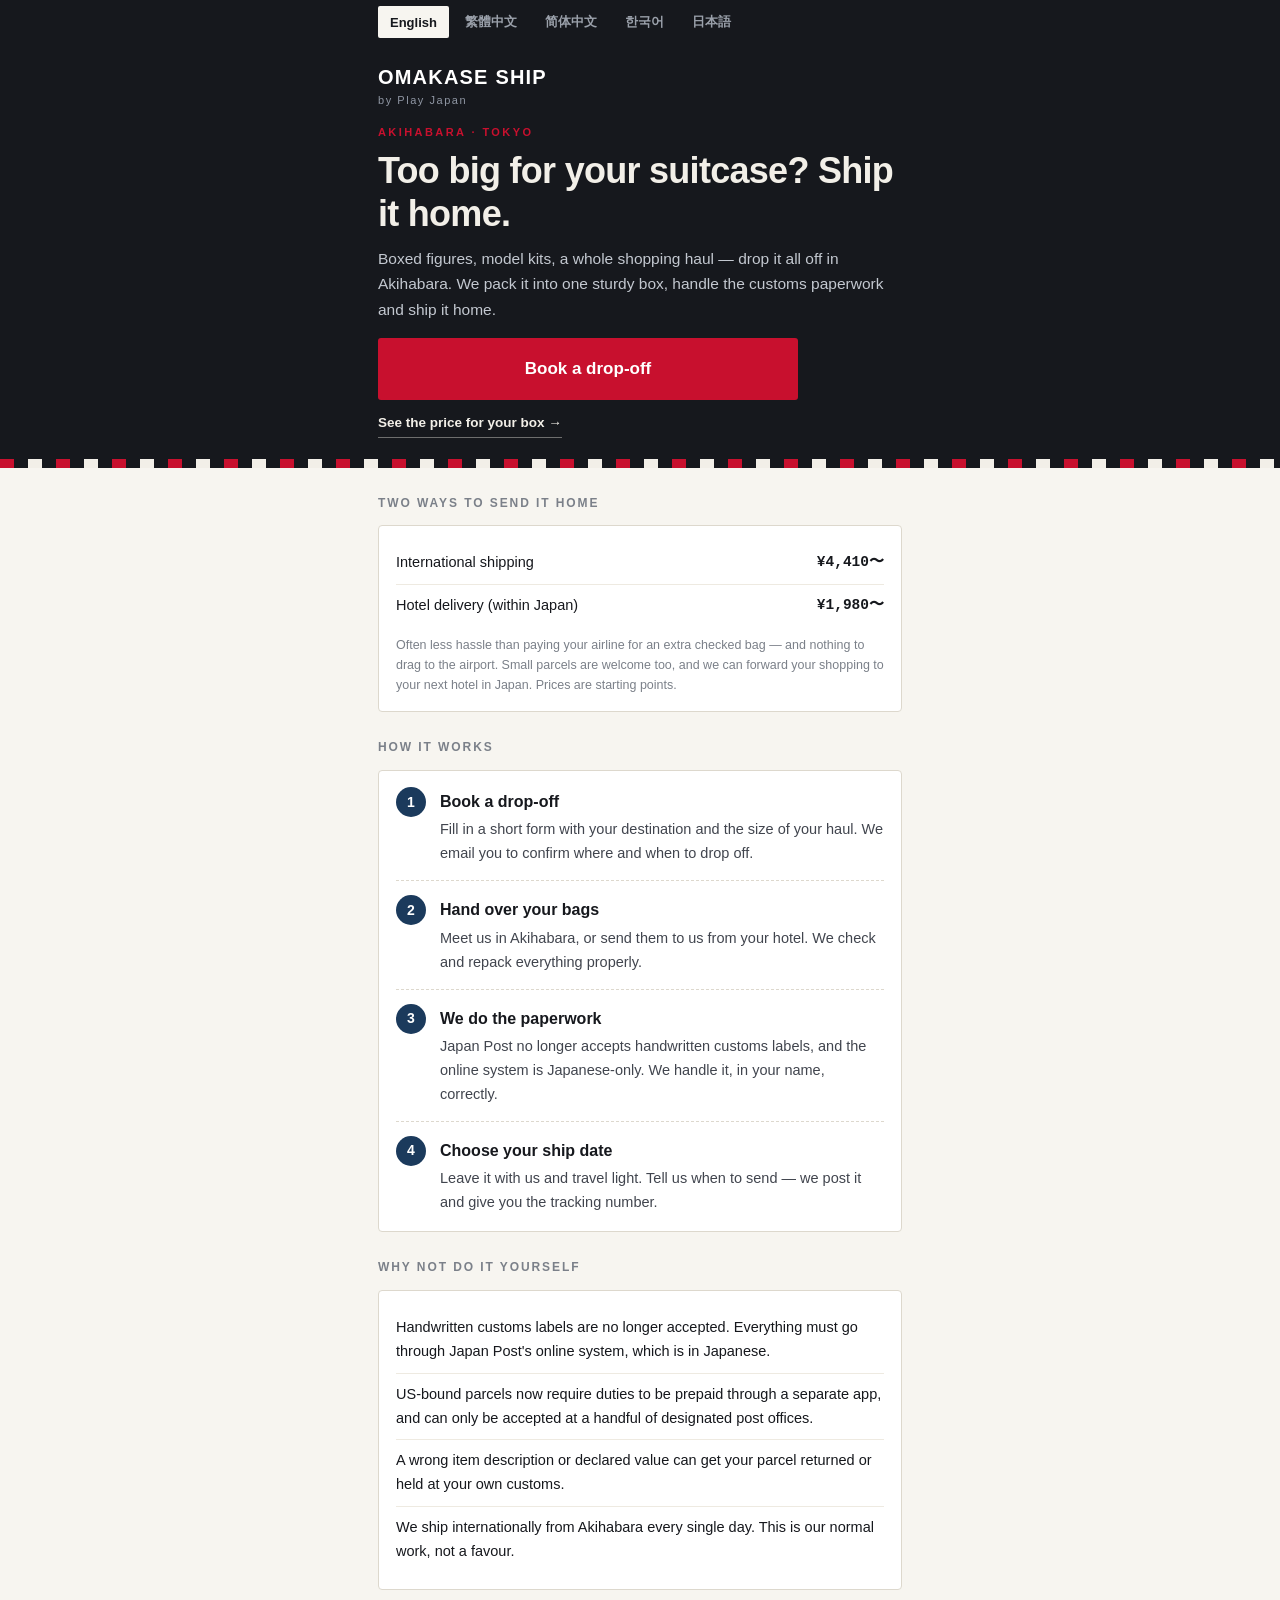
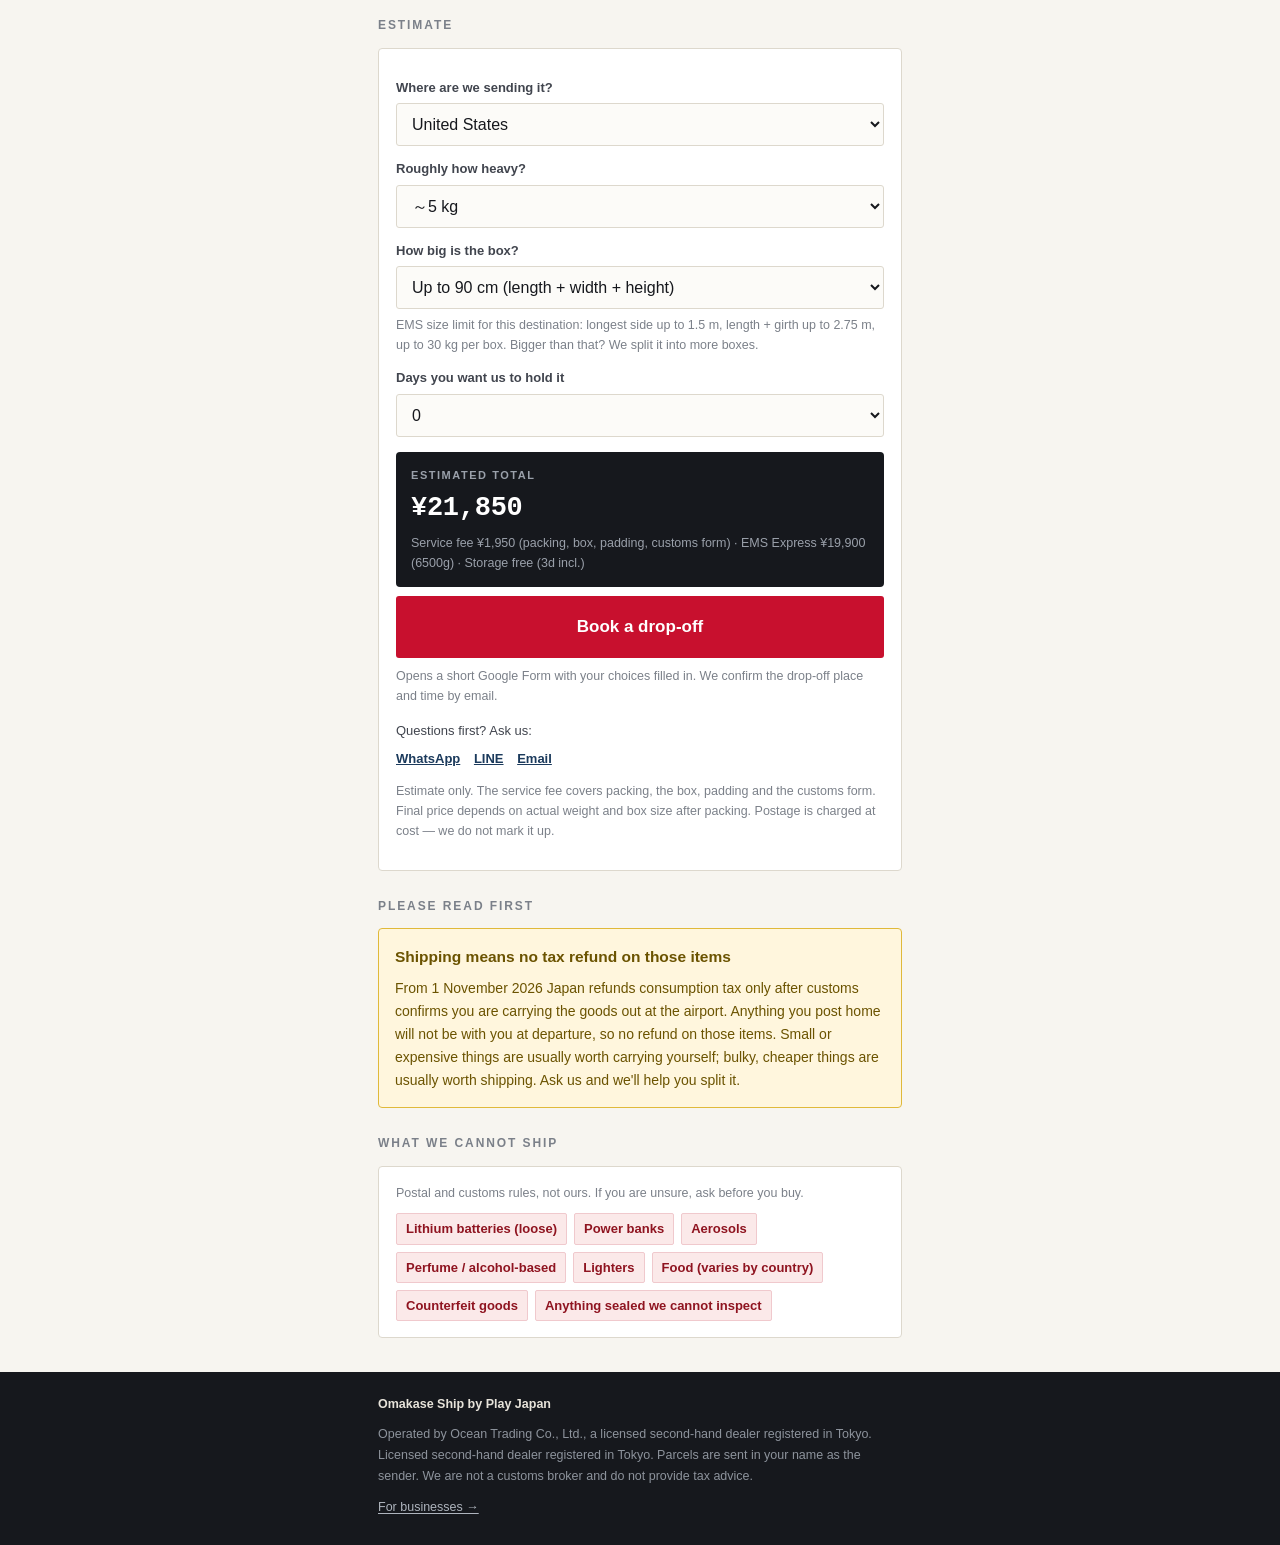
==== commit 474b1c45: "大きい荷物を主役にする（箱だけ・小形包装物と EMS の2つ・国ごとの送り先） - 梱包の選択をなくし箱だけにする。Service fee は ¥1,950（梱包・箱を含む）。   予約フォームの事前" ====
--- a/index.html
+++ b/index.html
@@ -4,7 +4,7 @@
 <meta charset="utf-8">
 <meta name="viewport" content="width=device-width,initial-scale=1,viewport-fit=cover">
 <title>Omakase Ship — Travel Japan hands-free</title>
-<meta name="description" content="Buy big in Akihabara — we pack it, handle the customs form and ship it home. From ¥4,410 to the USA.">
+<meta name="description" content="Figures and boxes too big for your suitcase? Drop them off in Akihabara — we pack them into one box, handle the customs form and ship it home.">
 <meta name="theme-color" content="#16181d">
 <style>
 :root{
@@ -167,28 +167,29 @@
     <h2 data-i18n="quote_h"></h2>
     <div class="card">
       <label class="f" data-i18n="q_dest"></label>
-      <select id="dest">
-        <option value="4">United States</option>
-        <option value="3">Europe / Canada / Australia</option>
-        <option value="2">Asia (SE Asia, India, etc.)</option>
-        <option value="1">Taiwan / Hong Kong / Korea / China</option>
-      </select>
+      <select id="dest"><!-- rates.js の COUNTRIES から作る --></select>
 
       <label class="f" data-i18n="q_weight"></label>
       <select id="wt">
         <option value="500">～0.5 kg</option>
-        <option value="1000" selected>～1 kg</option>
+        <option value="1000">～1 kg</option>
         <option value="2000">～2 kg</option>
         <option value="3000">～3 kg</option>
-        <option value="4000">～4 kg</option>
+        <option value="5000" selected>～5 kg</option>
+        <option value="7000">～7 kg</option>
+        <option value="10000">～10 kg</option>
+        <option value="15000">～15 kg</option>
+        <option value="20000">～20 kg</option>
+        <option value="25000">～25 kg</option>
+        <option value="30000">～30 kg</option>
       </select>
 
-      <label class="f" data-i18n="q_pack"></label>
-      <select id="packing">
-        <option value="box" selected data-i18n-opt="pack_box"></option>
-        <option value="env" data-i18n-opt="pack_env"></option>
+      <label class="f" data-i18n="q_size"></label>
+      <select id="over90">
+        <option value="0" selected data-i18n-opt="size_small"></option>
+        <option value="1" data-i18n-opt="size_big"></option>
       </select>
-      <p class="small" id="packNote" style="margin:6px 0 0"></p>
+      <p class="small" id="sizeNote" style="margin:6px 0 0"></p>
 
       <label class="f" data-i18n="q_days"></label>
       <select id="days">
@@ -260,21 +261,31 @@
   url: "https://docs.google.com/forms/d/e/1FAIpQLSeJqHE1Zn3QOHQhHUtQnI4l_mDOnMgi03iKkbGV1g6y1o3V2w/viewform",
   country: "entry.68402568",
   size:    "entry.314454876",
-  pack:    "entry.1194186612",
   ref:     "entry.2128966062"
 };
-/* 送り先：LP の選択（ゾーン）→ フォームの国。1か国に決まらないものは Other。 */
-var FORM_COUNTRY = { "4":"United States" };
+/* 送り先：フォームに国名の選択肢がある国は国名（rates.js の COUNTRIES の form）、
+   それ以外は Other。 */
 var FORM_OTHER = "Other (please write below)";
-/* 大きさ：LP の重さ → フォームの大きさ（2kg 以下＝Small、それより重い＝Medium）。 */
-function formSizeOf(grams){
-  return (+grams<=2000) ? "Small \u2013 fits in a shoebox (about 2 kg or less)"
-                        : "Medium \u2013 about the size of a backpack";
-}
-var FORM_PACK = {
-  box: "Box (best protection)",
-  env: "Padded envelope (lighter, cheaper postage \u2013 for small, non-fragile items)"
+function formCountryOf(code){
+  var c=R.country(code);
+  return (c&&c.form) ? c.form : FORM_OTHER;
+}
+/* 大きさ：小形包装物になるとき＝Small、EMS になるとき＝Large。
+   「Several large boxes」「Not sure yet」は LP からは入れない。 */
+var FORM_SIZE = {
+  small: "Small \u2013 up to 2 kg and up to 90 cm (length + width + height)",
+  large: "Large \u2013 one box over 90 cm or over 2 kg"
 };
+/* いまの選択。送り方は rates.js の route() が決める
+   （梱包後 2kg 以下・90cm 以下＝小形包装物、それ以外＝EMS）。 */
+function pick(){
+  var c=R.country($("dest").value)||R.country("US");
+  var over90=($("over90").value==="1");
+  var q=R.route(c.zone, +$("wt").value, {}, { country:(c.other?null:c.code), over90:over90 });
+  /* どちらの送り方にも入らない重さ（1箱 30kg 超など）は、2kg も 90cm も超える側。 */
+  var small=!!(q&&q.service==="airPacket");
+  return { c:c, over90:over90, q:q, small:small };
+}
 /* 紹介コード（tracking.js が ?s= から omakase_ref に保存したもの）。無ければ ''。 */
 function refCode(){
   var re=/^[A-Z]{2}\d{2,3}$/;
@@ -293,10 +304,10 @@
   return "";
 }
 function formUrl(){
+  var pk=pick();
   var q=[["usp","pp_url"],
-         [FORM.country, FORM_COUNTRY[$("dest").value] || FORM_OTHER],
-         [FORM.size, formSizeOf($("wt").value)],
-         [FORM.pack, FORM_PACK[$("packing").value] || FORM_PACK.box]];
+         [FORM.country, formCountryOf(pk.c.code)],
+         [FORM.size, pk.small ? FORM_SIZE.small : FORM_SIZE.large]];
   var rc=refCode();
   if(rc) q.push([FORM.ref, rc]);
   return FORM.url+"?"+q.map(function(x){
@@ -305,20 +316,15 @@
 
 var I18N = {
 en:{
- pack_over:"Over 5 kg — please message us for a quote.",
- pack_heavy:"Over 2 kg we always use a box — an envelope cannot protect a parcel this heavy.",
- q_pack:"How should we pack it?",
- pack_box:"Box — recommended for figures & anything fragile",
- pack_env:"Padded envelope — clothes, plush, books, flat items",
- pack_note:"A box protects better but adds about 200 g, which raises the postage. An envelope is lighter and cheaper, but is not suitable for boxed figures or fragile items. Any damage is covered under the carrier's compensation terms, and envelope shipments fall outside that coverage.",
- h1:"BUY BIG. Travel light.",
- lede:"We collect your Akihabara shopping, pack it, handle the customs paperwork and ship it home.",
- heroPriceLink:"Around ¥5,000–6,000 to the USA · See exact rates →",
+ pack_over:"One box can weigh up to {kg} kg packed, and this is over that. We split it into two or more boxes — book a drop-off or message us for a quote.",
+ h1:"Too big for your suitcase? Ship it home.",
+ lede:"Boxed figures, model kits, a whole shopping haul — drop it all off in Akihabara. We pack it into one sturdy box, handle the customs paperwork and ship it home.",
+ heroPriceLink:"See the price for your box →",
  trackRef:"Referred by ", trackCounter:"Show this at our counter",
  ship_h:"Two ways to send it home", ship_intl:"International shipping", ship_hotel:"Hotel delivery (within Japan)",
- ship_note:"Staying a few more nights? We can forward your haul to your next hotel in Japan, or ship it to your home country. Prices are starting points.",
+ ship_note:"Often less hassle than paying your airline for an extra checked bag — and nothing to drag to the airport. Small parcels are welcome too, and we can forward your shopping to your next hotel in Japan. Prices are starting points.",
  how_h:"How it works",
- s1t:"Book a drop-off", s1b:"Fill in a short form with your destination, size and packing. We email you to confirm where and when to drop off.",
+ s1t:"Book a drop-off", s1b:"Fill in a short form with your destination and the size of your haul. We email you to confirm where and when to drop off.",
  s2t:"Hand over your bags", s2b:"Meet us in Akihabara, or send them to us from your hotel. We check and repack everything properly.",
  s3t:"We do the paperwork", s3b:"Japan Post no longer accepts handwritten customs labels, and the online system is Japanese-only. We handle it, in your name, correctly.",
  s4t:"Choose your ship date", s4b:"Leave it with us and travel light. Tell us when to send — we post it and give you the tracking number.",
@@ -334,7 +340,7 @@
  book_note:"Opens a short Google Form with your choices filled in. We confirm the drop-off place and time by email.",
  q_ask:"Questions first? Ask us:",
  btn_wa:"WhatsApp", btn_line:"LINE", btn_mail:"Email",
- q_note:"Estimate only. Final price depends on actual weight and box size after repacking. Postage is charged at cost — we don't mark it up.",
+ q_note:"Estimate only. The service fee covers packing, the box, padding and the customs form. Final price depends on actual weight and box size after packing. Postage is charged at cost — we do not mark it up.",
  tax_h:"Please read first",
  tax_t:"Shipping means no tax refund on those items",
  tax_b:"From 1 November 2026 Japan refunds consumption tax only after customs confirms you are carrying the goods out at the airport. Anything you post home will not be with you at departure, so no refund on those items. Small or expensive things are usually worth carrying yourself; bulky, cheaper things are usually worth shipping. Ask us and we'll help you split it.",
@@ -342,23 +348,23 @@
  cant_b:"Postal and customs rules, not ours. If you are unsure, ask before you buy.",
  foot:"Operated by Ocean Trading Co., Ltd., a licensed second-hand dealer registered in Tokyo. Licensed second-hand dealer registered in Tokyo. Parcels are sent in your name as the sender. We are not a customs broker and do not provide tax advice.",
  partnerLink:"For businesses →",
+ q_size:"How big is the box?",
+ size_small:"Up to 90 cm (length + width + height)",
+ size_big:"Over 90 cm, or one side over 60 cm",
+ size_note_small:"Up to 2 kg packed and 90 cm in total goes as a small packet. Anything bigger or heavier goes by EMS.",
+ size_note_ems:"EMS size limit for this destination: longest side up to {len} m, length + girth up to {girth} m, up to {kg} kg per box. Bigger than that? We split it into more boxes.",
  no:["Lithium batteries (loose)","Power banks","Aerosols","Perfume / alcohol-based","Lighters","Food (varies by country)","Counterfeit goods","Anything sealed we cannot inspect"]
 },
 "zh-Hant":{
- pack_over:"超過5公斤請直接詢問報價。",
- pack_heavy:"超過2公斤一律使用紙箱。氣泡袋無法保護這麼重的包裹。",
- q_pack:"包裝方式",
- pack_box:"紙箱 — 建議公仔、盒裝品、易碎品使用",
- pack_env:"氣泡袋 — 衣物、絨毛玩偶、書籍、扁平物品",
- pack_note:"紙箱保護性較好，但會增加約200公克，運費也隨之提高。氣泡袋較輕較便宜，但不適合盒裝公仔或易碎品。破損時的補償依配送業者的規定辦理，氣泡袋寄送不在補償範圍內。",
- h1:"盡情選購大件，旅途依然輕鬆。",
- lede:"我們代收您在秋葉原購買的商品，包裝並處理報關文件後寄送到府。",
- heroPriceLink:"寄美國約¥5,000〜6,000 · 查看正確費率 →",
+ pack_over:"單箱包裝後上限為 {kg} 公斤，這個重量已超過。我們會分成兩箱以上寄送——請預約交件或來訊詢問報價。",
+ h1:"行李箱塞不下？直接寄回家。",
+ lede:"盒裝公仔、模型、整袋戰利品——全部在秋葉原交給我們。我們裝成一個堅固的紙箱，處理報關文件後寄到你家。",
+ heroPriceLink:"查看你的箱子要多少錢 →",
  trackRef:"介紹來源 ", trackCounter:"請在櫃檯出示此畫面",
  ship_h:"兩種寄回家的方式", ship_intl:"國際寄送", ship_hotel:"飯店配送（日本國內）",
- ship_note:"還要多住幾晚？我們可以把戰利品轉送到你在日本的下一間飯店，或寄回你的國家。顯示為起始價。",
+ ship_note:"比起向航空公司加購託運行李，通常更省事——也不用拖著大箱子去機場。小件包裹同樣歡迎，也可以轉送到你在日本的下一間飯店。顯示為起始價。",
  how_h:"服務流程",
- s1t:"預約交件", s1b:"填寫簡短表單（寄送國家、大小、包裝方式）。我們會以電子郵件確認交件地點與時間。",
+ s1t:"預約交件", s1b:"填寫簡短表單（寄送國家與物品大小）。我們會以電子郵件確認交件地點與時間。",
  s2t:"把東西交給我們", s2b:"在秋葉原面交，或從飯店寄給我們。我們會逐一確認並重新包裝。",
  s3t:"報關手續由我們處理", s3b:"日本郵局已不接受手寫報關單，線上系統只有日文。我們以你的名義正確填寫。",
  s4t:"自己決定寄出日", s4b:"東西放我們這裡，你輕鬆繼續玩。想寄的時候告訴我們，寄出後提供追蹤號碼。",
@@ -374,7 +380,7 @@
  book_note:"開啟已填入您選擇內容的 Google 表單。交件地點與時間會以電子郵件確認。",
  q_ask:"想先問問題？請聯絡我們：",
  btn_wa:"WhatsApp", btn_line:"LINE", btn_mail:"Email",
- q_note:"僅為預估。實際金額依重新包裝後的重量與箱子尺寸而定。郵資照實收，不加價。",
+ q_note:"僅為預估。服務費包含包裝、紙箱、緩衝材與報關單。實際金額依包裝後的重量與箱子尺寸而定。郵資照實收，不加價。",
  tax_h:"請務必先閱讀",
  tax_t:"寄回國的商品無法退稅",
  tax_b:"自2026年11月1日起，日本改為在機場由海關確認你確實帶著商品出境後才退還消費稅。寄回家的東西出境時不在你身上，因此那些商品無法退稅。體積小、單價高的建議自己帶；體積大、單價低的建議寄。可以問我們，我們幫你分。",
@@ -382,23 +388,23 @@
  cant_b:"這是郵政與海關的規定。不確定的話，購買前請先問我們。",
  foot:"由東京都公安委員會許可之古物商 有限会社オーシャン貿易 營運。東京都公安委員會許可之古物商。包裹以你本人為寄件人名義寄出。我們並非報關業者，也不提供稅務諮詢。",
  partnerLink:"商家合作洽詢 →",
+ q_size:"箱子多大？",
+ size_small:"長＋寬＋高 90 公分以內",
+ size_big:"超過 90 公分，或單邊超過 60 公分",
+ size_note_small:"包裝後 2 公斤以內且三邊合計 90 公分以內，以小包（small packet）寄送。更大或更重則以 EMS 寄送。",
+ size_note_ems:"此目的地的 EMS 尺寸上限：最長邊 {len} 公尺、長度＋周長 {girth} 公尺、每箱 {kg} 公斤。超過的話我們會分箱寄送。",
  no:["鋰電池（單獨）","行動電源","噴霧罐","香水／含酒精","打火機","食品（依國家而異）","仿冒品","無法開箱確認的密封物"]
 },
 "zh-Hans":{
- pack_over:"超过5公斤请直接询问报价。",
- pack_heavy:"超过2公斤一律使用纸箱。气泡袋无法保护这么重的包裹。",
- q_pack:"包装方式",
- pack_box:"纸箱 — 建议手办、盒装品、易碎品使用",
- pack_env:"气泡袋 — 衣物、毛绒玩具、书籍、扁平物品",
- pack_note:"纸箱保护性更好，但会增加约200克，运费也随之提高。气泡袋更轻更便宜，但不适合盒装手办或易碎品。破损时的补偿依配送业者的规定办理，气泡袋寄送不在补偿范围内。",
- h1:"尽情选购大件，旅途依然轻松。",
- lede:"我们代收您在秋叶原购买的商品，包装并处理报关文件后寄送到府。",
- heroPriceLink:"寄美国约¥5,000〜6,000 · 查看正确费率 →",
+ pack_over:"单箱包装后上限为 {kg} 公斤，这个重量已超过。我们会分成两箱以上寄送——请预约交件或来信询问报价。",
+ h1:"行李箱装不下？直接寄回家。",
+ lede:"盒装手办、模型、整袋战利品——全部在秋叶原交给我们。我们装成一个结实的纸箱，处理报关文件后寄到你家。",
+ heroPriceLink:"查看你的箱子要多少钱 →",
  trackRef:"介绍来源 ", trackCounter:"请在柜台出示此画面",
  ship_h:"两种寄回家的方式", ship_intl:"国际寄送", ship_hotel:"酒店配送（日本国内）",
- ship_note:"还要多住几晚？我们可以把战利品转送到你在日本的下一家酒店，或寄回你的国家。显示为起始价。",
+ ship_note:"比起向航空公司加购托运行李，通常更省事——也不用拖着大箱子去机场。小件包裹同样欢迎，也可以转送到你在日本的下一家酒店。显示为起始价。",
  how_h:"服务流程",
- s1t:"预约交件", s1b:"填写简短表单（寄送国家、大小、包装方式）。我们会通过电子邮件确认交件地点和时间。",
+ s1t:"预约交件", s1b:"填写简短表单（寄送国家与物品大小）。我们会通过电子邮件确认交件地点和时间。",
  s2t:"把东西交给我们", s2b:"在秋叶原面交，或从酒店寄给我们。我们会逐一确认并重新包装。",
  s3t:"报关手续由我们处理", s3b:"日本邮局已不接受手写报关单，线上系统只有日文。我们以你的名义正确填写。",
  s4t:"自己决定寄出日", s4b:"东西放我们这里，你可以轻装继续玩。想寄时告诉我们，寄出后提供追踪号。",
@@ -414,7 +420,7 @@
  book_note:"打开已填入您所选内容的 Google 表单。交件地点和时间会通过电子邮件确认。",
  q_ask:"想先咨询？请联系我们：",
  btn_wa:"WhatsApp", btn_line:"LINE", btn_mail:"Email",
- q_note:"仅为预估。实际金额依重新包装后的重量与箱子尺寸而定。邮资照实收，不加价。",
+ q_note:"仅为预估。服务费包含包装、纸箱、缓冲材料与报关单。实际金额依包装后的重量与箱子尺寸而定。邮资照实收，不加价。",
  tax_h:"请务必先阅读",
  tax_t:"寄回国的商品无法退税",
  tax_b:"自2026年11月1日起，日本改为在机场由海关确认你确实带着商品出境后才退还消费税。寄回家的东西出境时不在你身上，因此那些商品无法退税。体积小、单价高的建议自己带；体积大、单价低的建议寄。可以问我们，我们帮你分。",
@@ -422,23 +428,23 @@
  cant_b:"这是邮政与海关的规定。不确定的话，购买前请先问我们。",
  foot:"由东京都公安委员会许可之古物商 有限会社オーシャン貿易 运营。东京都公安委员会许可之古物商。包裹以你本人为寄件人名义寄出。我们并非报关业者，也不提供税务咨询。",
  partnerLink:"商家合作洽询 →",
+ q_size:"箱子多大？",
+ size_small:"长＋宽＋高 90 厘米以内",
+ size_big:"超过 90 厘米，或单边超过 60 厘米",
+ size_note_small:"包装后 2 公斤以内且三边合计 90 厘米以内，以小包（small packet）寄送。更大或更重则以 EMS 寄送。",
+ size_note_ems:"此目的地的 EMS 尺寸上限：最长边 {len} 米、长度＋周长 {girth} 米、每箱 {kg} 公斤。超过的话我们会分箱寄送。",
  no:["锂电池（单独）","充电宝","喷雾罐","香水／含酒精","打火机","食品（依国家而异）","仿冒品","无法开箱确认的密封物"]
 },
 ko:{
- pack_over:"5kg 초과는 문의해 주세요.",
- pack_heavy:"2kg을 넘으면 반드시 박스를 사용합니다. 봉투로는 이 무게를 보호할 수 없습니다.",
- q_pack:"포장 방법",
- pack_box:"박스 — 피규어·박스 상품·깨지기 쉬운 물건에 권장",
- pack_env:"안전봉투 — 의류, 인형, 책, 납작한 물건",
- pack_note:"박스는 보호력이 좋지만 약 200g이 늘어나 우편 요금이 올라갑니다. 봉투는 가볍고 저렴하지만 박스 피규어나 깨지기 쉬운 물건에는 적합하지 않습니다. 파손 시 보상은 배송업체의 규정에 따르며, 봉투 발송은 보상 대상이 아닙니다.",
- h1:"크게 사세요. 짐은 가볍게.",
- lede:"아키하바라에서 구매하신 물건을 맡아 포장하고 통관 서류까지 처리하여 집으로 보내드립니다.",
- heroPriceLink:"미국까지 약 ¥5,000〜6,000 · 정확한 요금 보기 →",
+ pack_over:"한 박스는 포장 후 {kg}kg까지이며, 이 무게는 그보다 큽니다. 두 박스 이상으로 나누어 보내 드립니다. 맡기기 예약을 하시거나 견적을 문의해 주세요.",
+ h1:"캐리어에 안 들어가나요? 집으로 보내세요.",
+ lede:"박스 피규어, 프라모델, 쇼핑한 물건 전부 — 아키하바라에서 맡겨 주세요. 튼튼한 박스 하나로 포장하고 통관 서류까지 처리해 집으로 보내드립니다.",
+ heroPriceLink:"내 박스 요금 보기 →",
  trackRef:"추천인 ", trackCounter:"카운터에서 이 화면을 보여주세요",
  ship_h:"집으로 보내는 두 가지 방법", ship_intl:"해외 배송", ship_hotel:"호텔 배송(일본 국내)",
- ship_note:"며칠 더 머무시나요? 다음 호텔로 전달하거나 본국으로 발송해 드립니다. 표시는 시작 가격입니다.",
+ ship_note:"항공사에 추가 위탁 수하물 요금을 내는 것보다 대개 간편하고, 큰 짐을 공항까지 끌고 갈 필요도 없습니다. 작은 소포도 받으며, 일본 내 다음 호텔로 보내 드릴 수도 있습니다. 표시는 시작 가격입니다.",
  how_h:"이용 방법",
- s1t:"맡기기 예약", s1b:"배송 국가·크기·포장 방법을 짧은 양식에 입력해 주세요. 맡기실 장소와 시간은 이메일로 확인해 드립니다.",
+ s1t:"맡기기 예약", s1b:"배송 국가와 짐의 크기를 짧은 양식에 입력해 주세요. 맡기실 장소와 시간은 이메일로 확인해 드립니다.",
  s2t:"짐을 맡겨주세요", s2b:"아키하바라에서 직접 전달하거나 호텔에서 보내주세요. 하나하나 확인 후 다시 포장합니다.",
  s3t:"통관 서류는 저희가", s3b:"일본우편은 손으로 쓴 통관 라벨을 더 이상 받지 않으며, 온라인 시스템은 일본어뿐입니다. 고객님 명의로 정확히 작성합니다.",
  s4t:"발송일은 직접 결정", s4b:"맡겨두고 가볍게 여행하세요. 보낼 때 알려주시면 발송 후 운송장 번호를 드립니다.",
@@ -454,7 +460,7 @@
  book_note:"선택하신 내용이 입력된 Google 양식이 열립니다. 맡기실 장소와 시간은 이메일로 확인해 드립니다.",
  q_ask:"먼저 궁금한 점이 있으신가요? 문의하기:",
  btn_wa:"WhatsApp", btn_line:"LINE", btn_mail:"이메일",
- q_note:"예상 금액입니다. 재포장 후 실제 무게와 박스 크기에 따라 확정됩니다. 우편 요금은 실비로만 청구합니다.",
+ q_note:"예상 금액입니다. 서비스 요금에는 포장, 박스, 완충재, 통관 서류가 포함됩니다. 포장 후 실제 무게와 박스 크기에 따라 확정됩니다. 우편 요금은 실비로만 청구합니다.",
  tax_h:"먼저 확인해 주세요",
  tax_t:"발송한 물건은 면세 환급을 받을 수 없습니다",
  tax_b:"2026년 11월 1일부터 일본은 공항에서 세관이 물품 반출을 확인한 후에만 소비세를 환급합니다. 미리 부친 물건은 출국 시 손에 없으므로 환급 대상이 아닙니다. 작고 비싼 것은 직접 들고, 부피가 크고 저렴한 것은 부치는 편이 유리합니다. 물어보시면 나눠 드립니다.",
@@ -462,23 +468,23 @@
  cant_b:"우편·세관 규정입니다. 확실하지 않으면 구매 전에 문의해 주세요.",
  foot:"도쿄도 공안위원회 허가 고물상 有限会社オーシャン貿易 가 운영합니다. 도쿄도 공안위원회 허가 고물상. 소포는 고객님 명의의 발송인으로 보내집니다. 관세사가 아니며 세무 상담은 제공하지 않습니다.",
  partnerLink:"제휴 매장 모집 →",
+ q_size:"박스 크기는?",
+ size_small:"가로＋세로＋높이 90cm 이하",
+ size_big:"90cm 초과, 또는 한 변이 60cm 초과",
+ size_note_small:"포장 후 2kg 이하이고 세 변의 합이 90cm 이하이면 소형포장물(small packet)로 보냅니다. 그보다 크거나 무거우면 EMS로 보냅니다.",
+ size_note_ems:"이 목적지의 EMS 크기 제한: 가장 긴 변 {len}m, 길이＋둘레 {girth}m, 박스당 {kg}kg까지. 더 크면 여러 박스로 나누어 보냅니다.",
  no:["리튬 배터리(단독)","보조배터리","스프레이","향수/알코올 함유","라이터","식품(국가별 상이)","위조품","개봉 확인 불가한 밀봉품"]
 },
 ja:{
- pack_over:"5kg超はお問い合わせください。",
- pack_heavy:"2kgを超える荷物は段ボール固定です。封筒ではこの重さを保護できません。",
- q_pack:"梱包方法",
- pack_box:"段ボール箱 — フィギュア・箱物・壊れやすいものに推奨",
- pack_env:"クッション封筒 — 衣類・ぬいぐるみ・書籍・薄いもの",
- pack_note:"段ボールは保護力が高い一方、約200g重くなり送料が上がります。封筒は軽く安価ですが、箱入りフィギュアや壊れやすいものには向きません。破損時の補償は配送事業者の規定に従い、封筒での発送は補償の対象外となります。",
- h1:"荷物は預けて、手ぶらで旅を楽しんで。",
- lede:"秋葉原で買った荷物は、ご自宅までお送りします。米国まで¥4,410から。",
- heroPriceLink:"米国まで約¥5,000〜6,000 · 正確な料金を見る →",
+ pack_over:"1箱は梱包後 {kg}kg までで、この重さはそれを超えます。2箱以上に分けてお送りしますので、予約またはお問い合わせでご相談ください。",
+ h1:"スーツケースに入らない荷物は、まとめて送る。",
+ lede:"箱入りフィギュア、プラモデル、買い込んだ荷物をまるごと。秋葉原で預けていただければ、丈夫な箱ひとつにまとめ、通関書類を作ってご自宅までお送りします。",
+ heroPriceLink:"箱の大きさで料金を見る →",
  trackRef:"紹介元 ", trackCounter:"受付でこの画面をご提示ください",
  ship_h:"2つの送り方", ship_intl:"海外発送", ship_hotel:"ホテル配送（日本国内）",
- ship_note:"まだ滞在が続きますか？次のホテルへお届けするか、ご自宅の国へ発送します。表示は最低料金です。",
+ ship_note:"航空会社に追加の預け荷物の料金を払うより手間がかからないことが多く、大きな荷物を空港まで運ぶ必要もありません。小さな荷物もお受けしますし、日本国内の次のホテルへお届けすることもできます。表示は最低料金です。",
  how_h:"ご利用の流れ",
- s1t:"預け入れを予約", s1b:"送り先の国・大きさ・梱包の方法を短いフォームに入れてください。預け入れの場所と時間は、予約確認メールでお知らせします。",
+ s1t:"預け入れを予約", s1b:"送り先の国と荷物の大きさを短いフォームに入れてください。預け入れの場所と時間は、予約確認メールでお知らせします。",
  s2t:"荷物をお預けください", s2b:"秋葉原で直接お渡しいただくか、ホテルからお送りください。中身を確認して梱包し直します。",
  s3t:"通関書類は当方で作成", s3b:"日本郵便は手書きラベルを受け付けておらず、オンラインシステムは日本語のみです。お客様名義で正確に作成します。",
  s4t:"発送日はお客様が決定", s4b:"預けたまま身軽に観光できます。発送のご連絡をいただき次第、追跡番号をお伝えします。",
@@ -494,7 +500,7 @@
  book_note:"選んだ内容が入った Google フォームが開きます。預け入れの場所と時間は、予約確認メールでお知らせします。",
  q_ask:"先に質問したい方はこちら：",
  btn_wa:"WhatsApp", btn_line:"LINE", btn_mail:"メール",
- q_note:"概算です。梱包後の実重量と箱のサイズで確定します。郵送料は実費のみで、上乗せはしません。",
+ q_note:"概算です。Service fee には梱包・箱・緩衝材・通関書類の作成を含みます。梱包後の実重量と箱のサイズで確定します。郵送料は実費のみで、上乗せはしません。",
  tax_h:"必ずお読みください",
  tax_t:"発送した商品は免税の対象外になります",
  tax_b:"2026年11月1日以降、日本の消費税還付は、空港で税関が持ち出しを確認した後に行われます。先に発送した商品は出国時に手元にないため、還付を受けられません。小さく高価なものはお手荷物で、かさばって安価なものは発送、という分け方が有利です。ご相談いただければ仕分けをお手伝いします。",
@@ -502,6 +508,11 @@
  cant_b:"郵便・税関の規定によるものです。ご不明な場合は購入前にご相談ください。",
  foot:"運営：有限会社オーシャン貿易（東京都公安委員会許可 古物商）。荷物はお客様ご本人を差出人として発送します。通関業者ではなく、税務に関する助言は行いません。",
  partnerLink:"提携をご検討の店舗様へ →",
+ q_size:"箱の大きさ",
+ size_small:"縦＋横＋高さが 90cm 以下",
+ size_big:"90cm を超える、またはいちばん長い辺が 60cm を超える",
+ size_note_small:"梱包後 2kg 以下で、3辺の合計が 90cm 以下なら小形包装物でお送りします。それより大きい・重い荷物は EMS でお送りします。",
+ size_note_ems:"この送り先の EMS の大きさの上限：いちばん長い辺 {len}m、長さ＋胴回り {girth}m、1箱 {kg}kg まで。これを超える場合は箱を分けてお送りします。",
  no:["リチウム電池（単体）","モバイルバッテリー","スプレー類","香水・アルコール含有","ライター","食品（国により異なる）","模倣品","開封確認できない密封物"]
 }
 };
@@ -524,7 +535,7 @@
   $("noList").innerHTML = t.no.map(function(x){return "<span>"+x+"</span>";}).join("");
   $("bizName").textContent = CONFIG.bizName;
   // 2つの送り方の「〜」表記（海外は米国0.5kgの最低額、国内はHOTEL_BASE）
-  var fromIntl = R.handling + R.packing.box.cost + R.bestQuote(4,500).postage;
+  var fromIntl = R.handling + R.route(4,500,{},{country:"US"}).postage;
   $("priceIntl").textContent  = "¥"+fromIntl.toLocaleString()+"〜";
   $("priceHotel").textContent = "¥"+R.HOTEL_BASE.toLocaleString()+"〜";
   document.querySelectorAll("#langs button").forEach(function(b){
@@ -537,56 +548,40 @@
   b.onclick=function(){ applyLang(b.getAttribute("data-lang")); window.scrollTo(0,0); };
 });
 
+function fill(tpl,o){
+  return String(tpl||"").replace(/\{(\w+)\}/g,function(m,k){ return (o[k]!==undefined)?o[k]:m; });
+}
 function calc(){
-  var zone=+$("dest").value, wtSel=+$("wt").value, days=+$("days").value;
-
-  // 梱包後重量（1.3倍 と +200g の大きい方）で送料を判定
+  var t=I18N[lang]||I18N.en;
+  var pk=pick(), q=pk.q, days=+$("days").value;
+  var wtSel=+$("wt").value;
+  // 梱包後の重さ（1.3倍 と +200g の大きいほう）で送り方と送料を決める
   var packed = R.packedWeight(wtSel);
-
-  // 封筒は梱包後2kgまで → 超えたら箱に固定する
-  var envOpt = document.querySelector('[data-i18n-opt="pack_env"]');
-  var envTooHeavy = packed > R.packing.env.maxGrams;
-  envOpt.disabled = envTooHeavy;
-  if(envTooHeavy && $("packing").value === "env") $("packing").value = "box";
-
-  var pk = R.packing[$("packing").value];
-
-  var q = R.bestQuote(zone, wtSel);   // 利用可能な最安サービス（送料のみ）
+  var lim = R.emsLimit(pk.c.other?null:pk.c.code);
+  var limTxt = { len:(lim.len/100), girth:(lim.girth/100), kg:lim.maxKg };
   var storage = Math.max(0, days-R.freeDays)*R.perDay;
+
+  /* 大きさの注記：小形包装物になるときはその条件、EMS になるときは EMS の上限。 */
+  $("sizeNote").textContent = pk.small ? (t.size_note_small||I18N.en.size_note_small)
+                                       : fill(t.size_note_ems||I18N.en.size_note_ems, limTxt);
   if(!q){
     $("estVal").textContent="—";
-    $("estSub").textContent = (I18N[lang].pack_over || I18N.en.pack_over);
-    $("btnBook").href = $("btnBookHero").href = formUrl();
+    $("estSub").textContent = fill(t.pack_over || I18N.en.pack_over, limTxt);
+    buildLinks(null, null, packed);
     return;
   }
 
-  var total = R.handling + pk.cost + storage + q.postage;
+  var total = R.handling + storage + q.postage;
   $("estVal").textContent = "¥"+total.toLocaleString();
 
-  /* Shopify の商品・予約フォームと同じ書き方（取扱手数料＋梱包の合計。計算は変えない）。 */
+  /* Shopify の商品・予約フォームと同じ書き方（Service fee に梱包・箱を含む）。 */
   var parts = [
-    "Service fee ¥"+(R.handling+pk.cost).toLocaleString()
-      +($("packing").value==="env" ? " (packing, padded envelope, customs form)"
-                                   : " (packing, box, padding, customs form)"),
+    "Service fee ¥"+R.handling.toLocaleString()+" (packing, box, padding, customs form)",
     q.label+" ¥"+q.postage.toLocaleString()+" ("+packed+"g)",
     storage>0 ? "Storage ¥"+storage.toLocaleString()+" ("+(days-R.freeDays)+"d)"
               : "Storage free ("+R.freeDays+"d incl.)"
   ];
   $("estSub").textContent = parts.join("  ·  ");
-  $("packNote").textContent = envTooHeavy
-    ? (I18N[lang].pack_heavy || I18N.en.pack_heavy)
-    : I18N[lang].pack_note;
-
-  // もう一方の梱包との費用差（封筒が使える重量のときだけ。送料は同じ＝費用差のみ）
-  if(!envTooHeavy){
-    var otherKey = $("packing").value==="box" ? "env" : "box";
-    var d = pk.cost - R.packing[otherKey].cost;
-    if(d !== 0){
-      $("estSub").textContent += "  ·  " +
-        (otherKey==="env" ? "Envelope" : "Box") + " " +
-        (d>0 ? "−¥"+Math.abs(d).toLocaleString() : "+¥"+Math.abs(d).toLocaleString());
-    }
-  }
   buildLinks(total, q, packed);
 }
 
@@ -594,14 +589,15 @@
 function buildLinks(total, q, packed){
   var destTxt=$("dest").options[$("dest").selectedIndex].text;
   var wtTxt=$("wt").options[$("wt").selectedIndex].text;
-  var packTxt=$("packing").value==="box" ? "Box" : "Padded envelope";
+  var sizeTxt=($("over90").value==="1") ? "over 90 cm (L+W+H)" : "up to 90 cm (L+W+H)";
   var days=$("days").value;
   var msg = "Hello! I'd like a quote.\n"
           + "Destination: "+destTxt+"\n"
           + "Weight: "+wtTxt+"\n"
-          + "Packing: "+packTxt+"\n"
+          + "Box size: "+sizeTxt+"\n"
           + "Hold for: "+days+" days\n"
-          + "Estimate shown: ¥"+total.toLocaleString()+" ("+q.label+", billed at "+packed+"g)";
+          + (q ? "Estimate shown: ¥"+total.toLocaleString()+" ("+q.label+", billed at "+packed+"g)"
+               : "Estimate shown: none (over the limit for one box, about "+packed+"g packed)");
   /* 紹介コード（?s= で保存したもの）も本文に入れる。 */
   var rc=refCode();
   if(rc) msg += "\nReferral code: "+rc;
@@ -614,7 +610,14 @@
   $("btnMail").href= "mailto:"+CONFIG.email+"?subject="+encodeURIComponent("Shipping quote request")+"&body="+enc;
 }
 
-["dest","wt","days","packing"].forEach(function(id){ $(id).addEventListener("change", calc); });
+/* 送り先の選択肢（国ごと）。送料は地帯ごとのまま（rates.js の COUNTRIES の zone）。 */
+(function(){
+  $("dest").innerHTML = R.COUNTRIES.map(function(c){
+    return '<option value="'+c.code+'"'+(c.code==="US"?" selected":"")+'>'+c.nameEn+'</option>';
+  }).join("");
+})();
+
+["dest","wt","days","over90"].forEach(function(id){ $(id).addEventListener("change", calc); });
 
 /* 端末の言語で初期表示を切り替え */
 (function(){
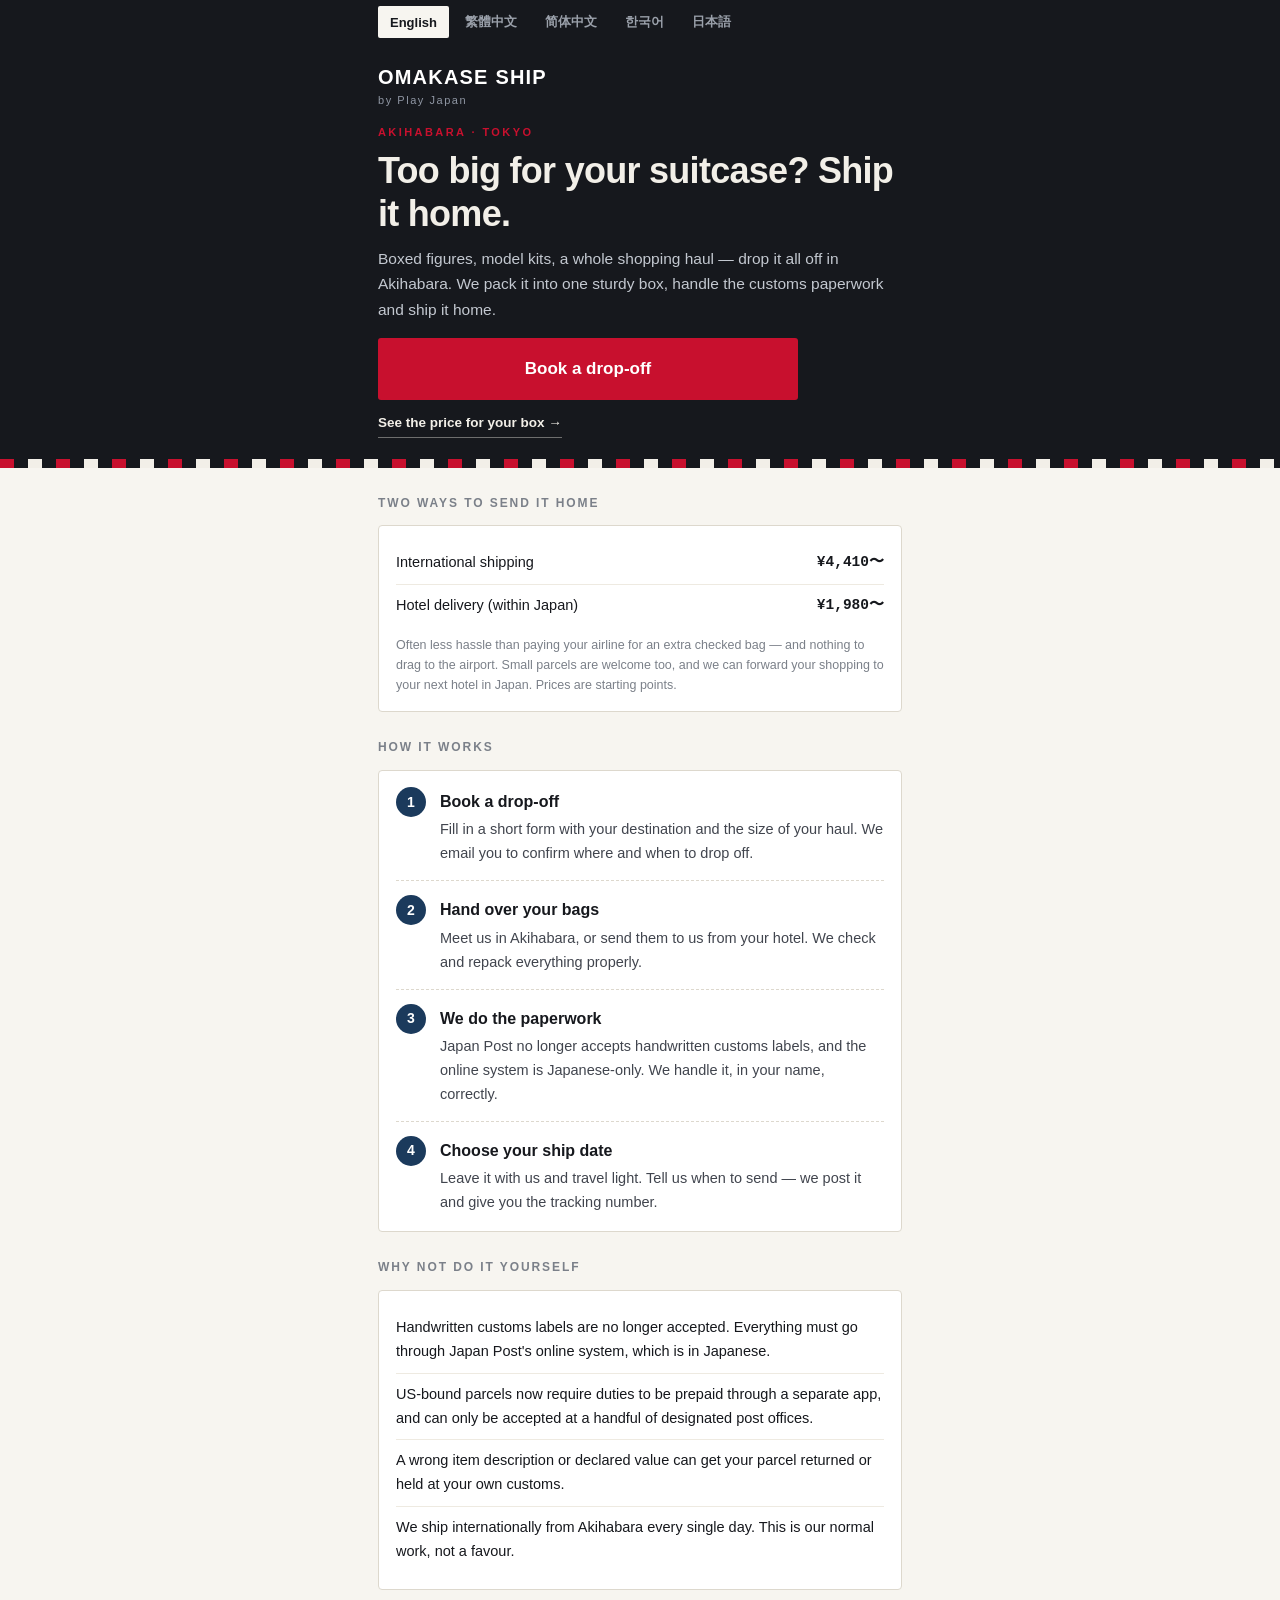
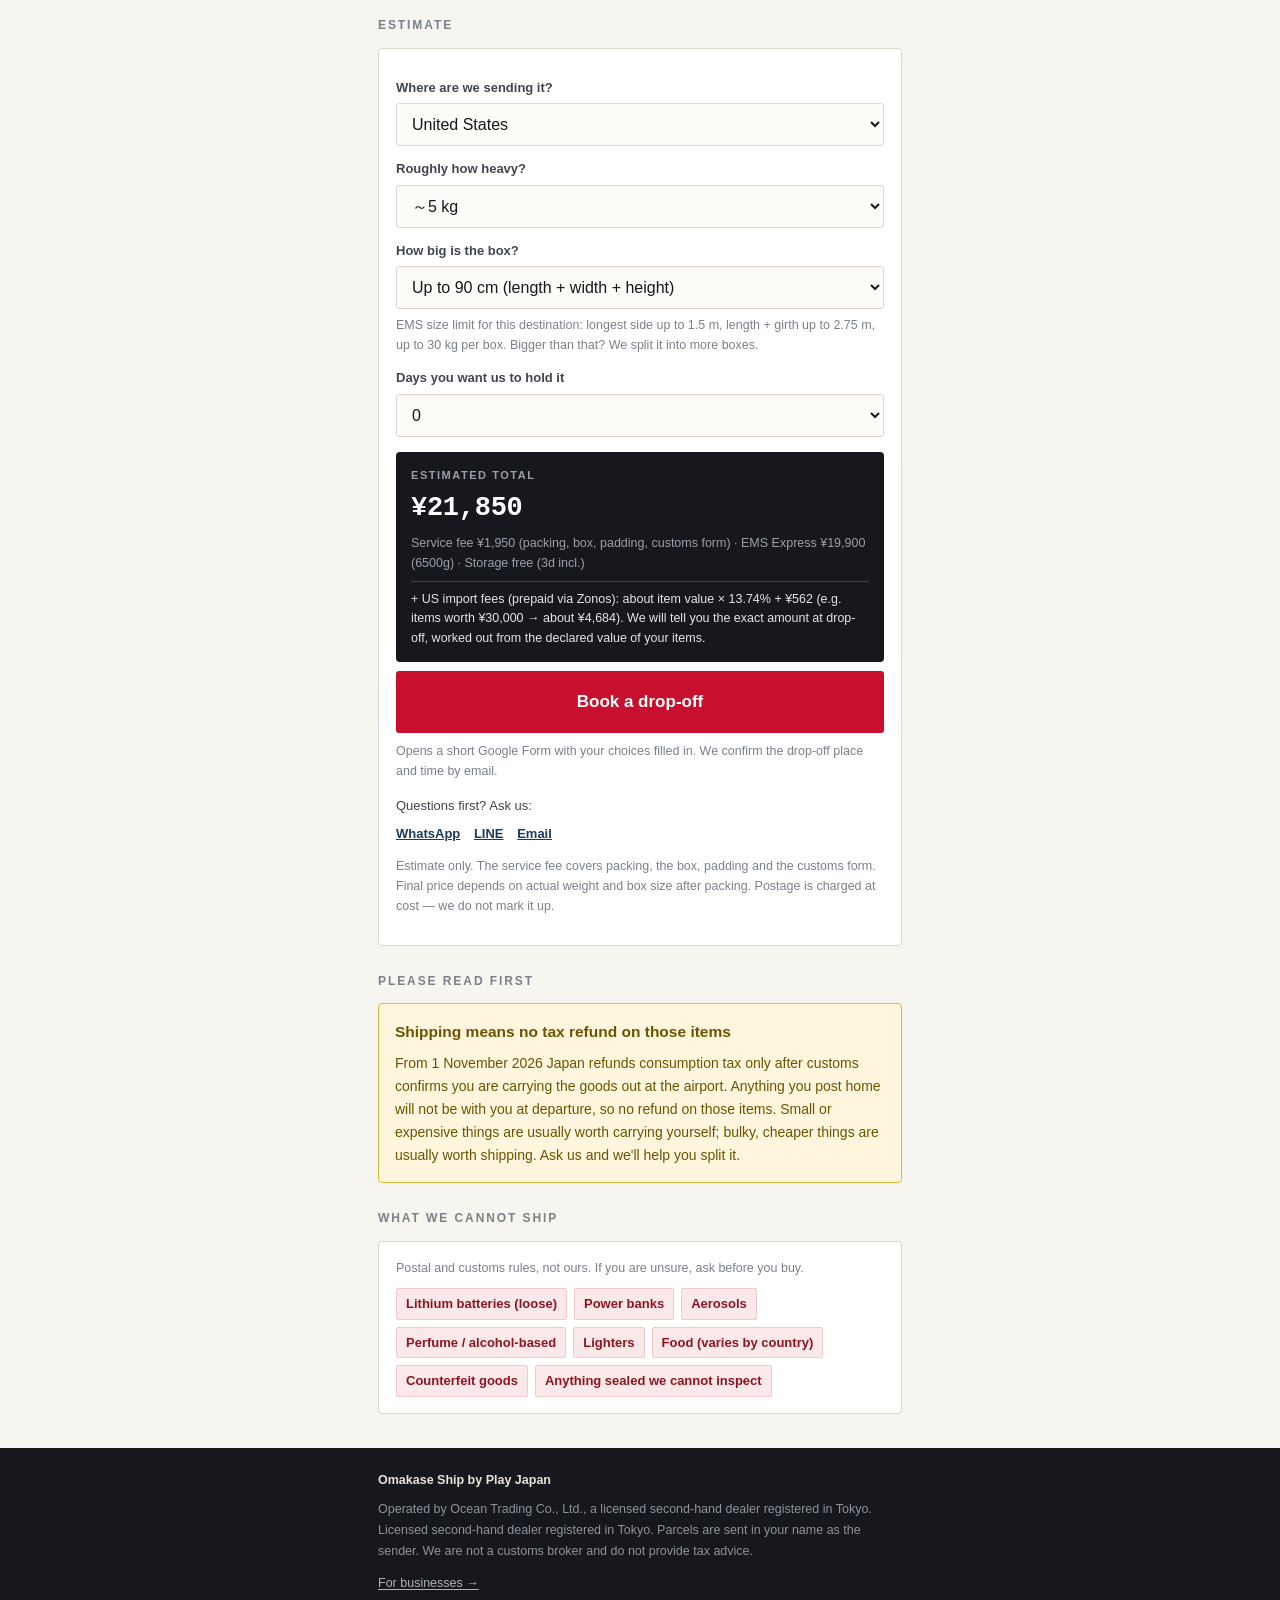
==== commit 178ca61e: "米国あての輸入の費用（Zonos の前払い）の目安を、合計の下に別の行で出す ・米国を選んだときだけ、合計の下に1行：「＋ 米国の輸入の費用（Zonos で前払い）：   品物の金額 × 13.74%" ====
--- a/index.html
+++ b/index.html
@@ -78,6 +78,7 @@
 .est .lbl{font-size:11px;letter-spacing:.14em;color:#9aa0aa;font-weight:700}
 .est .v{font-size:27px;font-weight:800;margin-top:2px;letter-spacing:-.01em}
 .est .sub{font-size:12.5px;color:#9aa0aa;margin-top:4px;line-height:1.55}
+.est .duty{color:#e3e6ec;margin-top:8px;padding-top:8px;border-top:1px solid rgba(255,255,255,.18)}
 
 .btn{display:block;width:100%;text-align:center;text-decoration:none;padding:15px;
   border-radius:3px;font-weight:800;font-size:16px;margin-top:9px;border:0;font-family:inherit}
@@ -203,6 +204,7 @@
         <div class="lbl" data-i18n="q_est"></div>
         <div class="v num" id="estVal">—</div>
         <div class="sub" id="estSub"></div>
+        <div class="sub duty" id="usDuty" hidden></div>
       </div>
 
       <a class="btn book" id="btnBook" href="#" target="_blank" rel="noopener" data-i18n="btn_book"></a>
@@ -335,6 +337,7 @@
  w4:"We ship internationally from Akihabara every single day. This is our normal work, not a favour.",
  quote_h:"Estimate",
  q_dest:"Where are we sending it?", q_weight:"Roughly how heavy?", q_days:"Days you want us to hold it",
+ us_duty:"+ US import fees (prepaid via Zonos): about item value × {rate} + {fixed} (e.g. items worth {exv} → about {ex}). We will tell you the exact amount at drop-off, worked out from the declared value of your items.",
  q_est:"ESTIMATED TOTAL",
  btn_book:"Book a drop-off",
  book_note:"Opens a short Google Form with your choices filled in. We confirm the drop-off place and time by email.",
@@ -375,6 +378,7 @@
  w4:"我們每天都從秋葉原寄國際包裹。這是我們的日常工作，不是幫忙。",
  quote_h:"費用試算",
  q_dest:"寄到哪裡？", q_weight:"大概多重？", q_days:"希望我們保管幾天",
+ us_duty:"＋ 美國進口費用（透過 Zonos 預付）：約為 物品金額 × {rate} ＋ {fixed}（例：物品 {exv} 約 {ex}）。正確金額會在收件時，依物品的申報金額計算後告知您。",
  q_est:"預估總金額",
  btn_book:"預約交件（Book a drop-off）",
  book_note:"開啟已填入您選擇內容的 Google 表單。交件地點與時間會以電子郵件確認。",
@@ -415,6 +419,7 @@
  w4:"我们每天都从秋叶原寄国际包裹。这是我们的日常工作。",
  quote_h:"费用试算",
  q_dest:"寄到哪里？", q_weight:"大概多重？", q_days:"希望我们保管几天",
+ us_duty:"＋ 美国进口费用（通过 Zonos 预付）：约为 物品金额 × {rate} ＋ {fixed}（例：物品 {exv} 约 {ex}）。准确金额会在收件时，根据物品的申报金额计算后告知您。",
  q_est:"预估总金额",
  btn_book:"预约交件（Book a drop-off）",
  book_note:"打开已填入您所选内容的 Google 表单。交件地点和时间会通过电子邮件确认。",
@@ -455,6 +460,7 @@
  w4:"저희는 매일 아키하바라에서 국제 배송을 합니다. 특별한 일이 아니라 일상 업무입니다.",
  quote_h:"예상 요금",
  q_dest:"어디로 보내시나요?", q_weight:"대략 무게는?", q_days:"보관 희망 일수",
+ us_duty:"＋ 미국 수입 비용(Zonos로 선불): 물품 금액 × {rate} ＋ {fixed} 정도(예: 물품 {exv}이면 약 {ex}). 정확한 금액은 맡기실 때 물품의 신고 금액으로 계산해 알려 드립니다.",
  q_est:"예상 합계",
  btn_book:"맡기기 예약하기 (Book a drop-off)",
  book_note:"선택하신 내용이 입력된 Google 양식이 열립니다. 맡기실 장소와 시간은 이메일로 확인해 드립니다.",
@@ -495,6 +501,7 @@
  w4:"当方は毎日、秋葉原から国際発送を行っています。特別な作業ではなく日常業務です。",
  quote_h:"料金の目安",
  q_dest:"送り先", q_weight:"おおよその重量", q_days:"お預かり希望日数",
+ us_duty:"＋ 米国の輸入の費用（Zonos で前払い）：品物の金額 × {rate} ＋ {fixed} が目安（例：品物 {exv} なら 約 {ex}）。正確な金額は、お預かりのときに品物の申告額から出してお伝えします。",
  q_est:"概算合計",
  btn_book:"預け入れを予約する（Book a drop-off）",
  book_note:"選んだ内容が入った Google フォームが開きます。預け入れの場所と時間は、予約確認メールでお知らせします。",
@@ -551,6 +558,20 @@
 function fill(tpl,o){
   return String(tpl||"").replace(/\{(\w+)\}/g,function(m,k){ return (o[k]!==undefined)?o[k]:m; });
 }
+/* 米国を選んだときだけ、合計の下に輸入の費用（Zonos の前払い）の目安を1行出す。
+   合計（送料＋Service fee）には足さない。式と例は rates.js の usDuty から出す。 */
+function showUsDuty(c, t){
+  var el=$("usDuty"), d=R.usDuty;
+  if(!c || c.code!=="US" || !d){ el.hidden=true; el.textContent=""; return; }
+  var yen=function(n){ return "¥"+Math.round(n).toLocaleString(); };
+  el.textContent = fill(t.us_duty||I18N.en.us_duty, {
+    rate: (Math.round(d.rate*10000)/100)+"%",
+    fixed: yen(d.fixed),
+    exv: yen(d.example),
+    ex: yen(d.example*d.rate+d.fixed)
+  });
+  el.hidden=false;
+}
 function calc(){
   var t=I18N[lang]||I18N.en;
   var pk=pick(), q=pk.q, days=+$("days").value;
@@ -564,6 +585,7 @@
   /* 大きさの注記：小形包装物になるときはその条件、EMS になるときは EMS の上限。 */
   $("sizeNote").textContent = pk.small ? (t.size_note_small||I18N.en.size_note_small)
                                        : fill(t.size_note_ems||I18N.en.size_note_ems, limTxt);
+  showUsDuty(pk.c, t);
   if(!q){
     $("estVal").textContent="—";
     $("estSub").textContent = fill(t.pack_over || I18N.en.pack_over, limTxt);
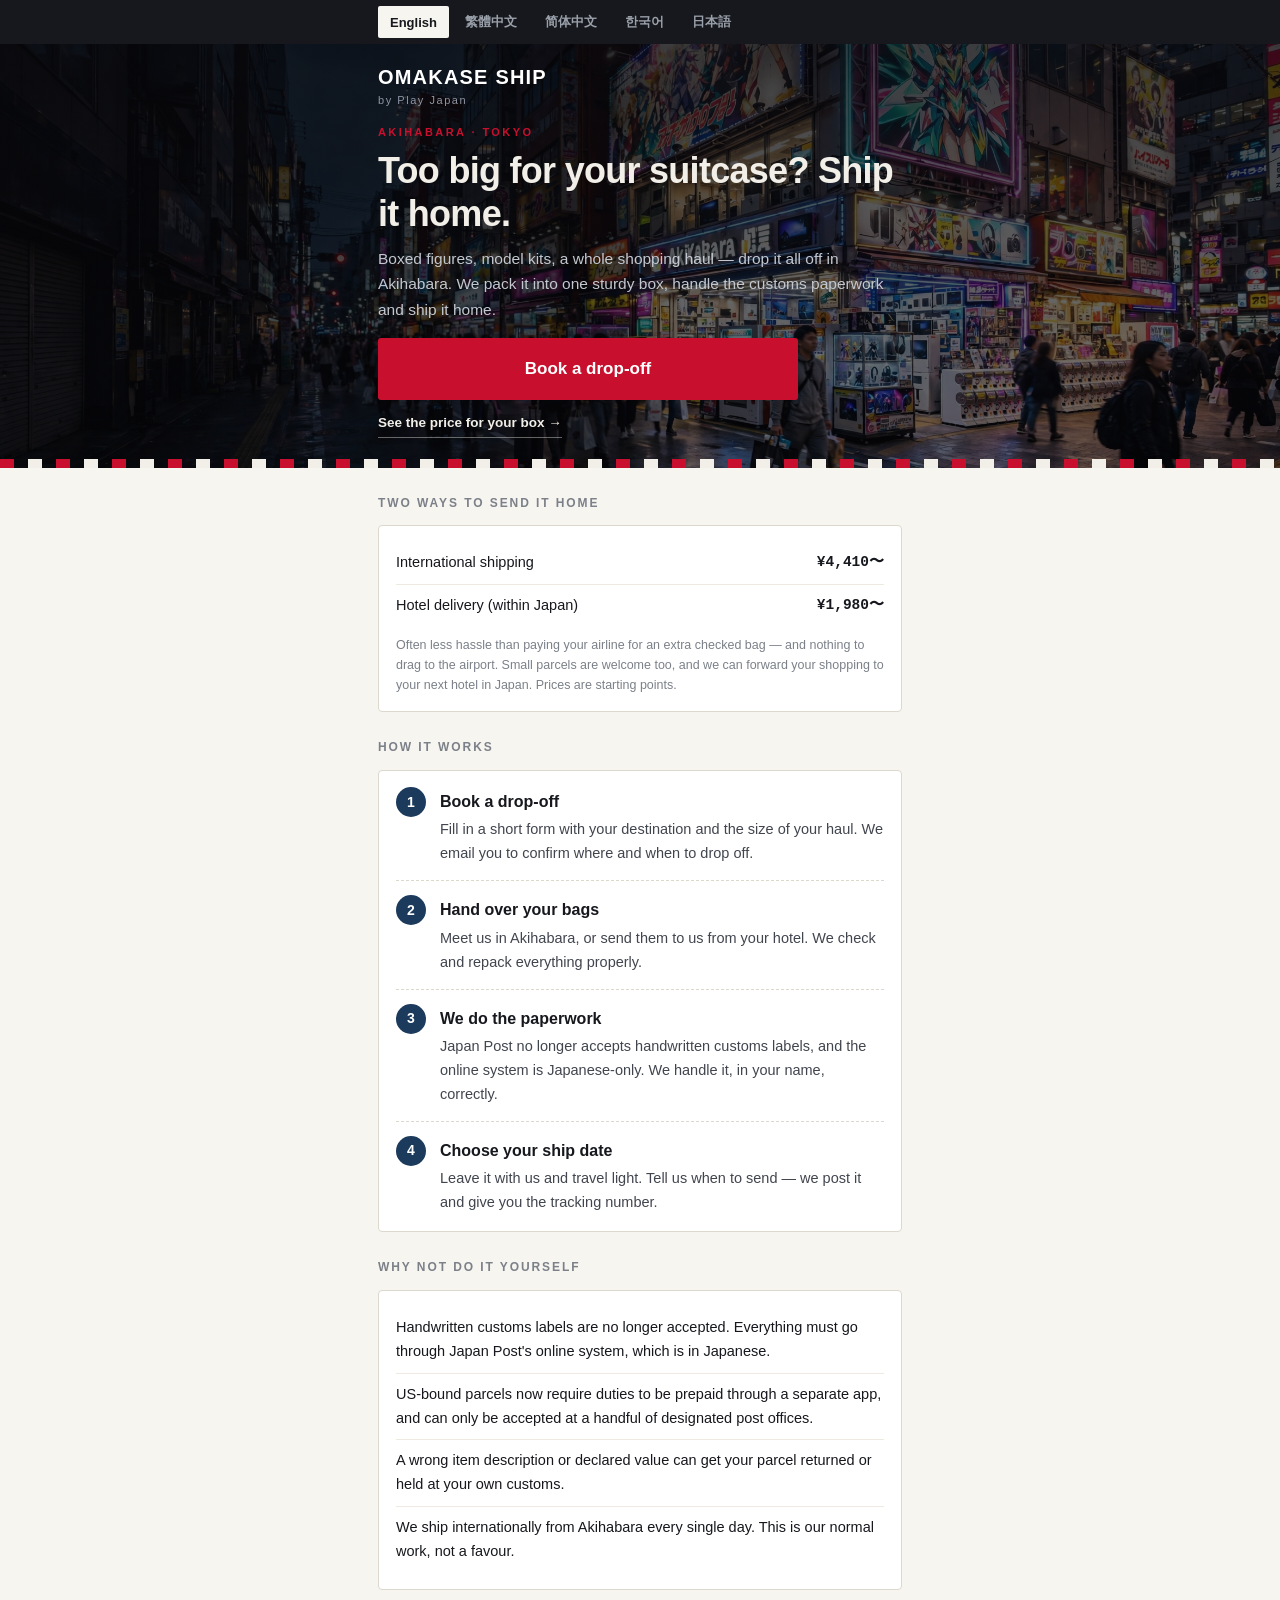
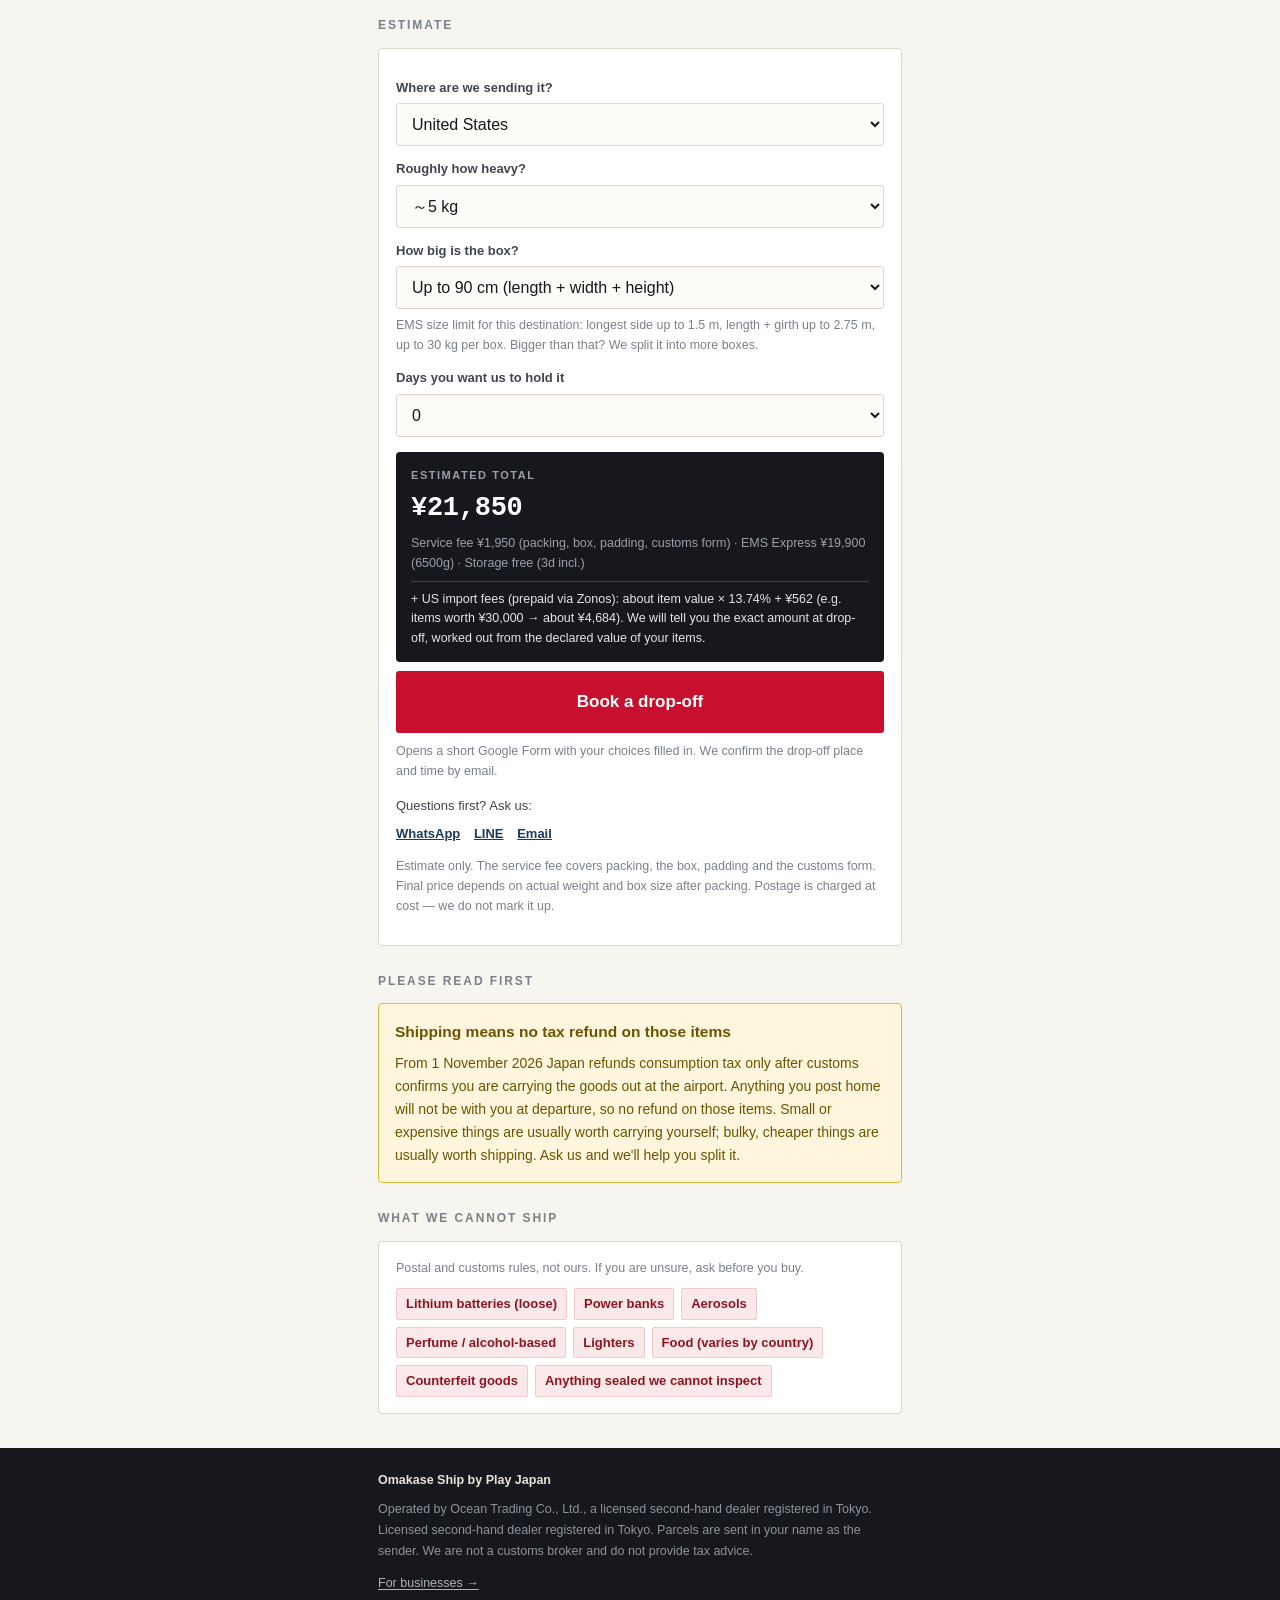
==== commit 03d3a638: "Try Akihabara photo as hero background" ====
--- a/index.html
+++ b/index.html
@@ -33,7 +33,7 @@
 .brand .bmain{display:block;font-size:20px;font-weight:800;letter-spacing:.06em;color:#fff;line-height:1.1}
 .brand .bsub{display:block;font-size:11px;letter-spacing:.14em;color:#8f96a3;margin-top:3px}
 /* hero */
-header{background:var(--ink);color:#f2efe8;padding:22px 0 30px;position:relative;overflow:hidden}
+header{background:linear-gradient(rgba(8,8,12,.78),rgba(8,8,12,.52)),url('./assets/hero-akihabara.webp') center/cover no-repeat var(--ink);color:#f2efe8;padding:22px 0 30px;position:relative;overflow:hidden}
 header::after{content:"";position:absolute;left:0;right:0;bottom:0;height:9px;
   background:repeating-linear-gradient(90deg,var(--red) 0 14px,transparent 14px 28px,#f2efe8 28px 42px,transparent 42px 56px)}
 .kicker{font-size:11px;letter-spacing:.22em;font-weight:700;color:var(--red)}
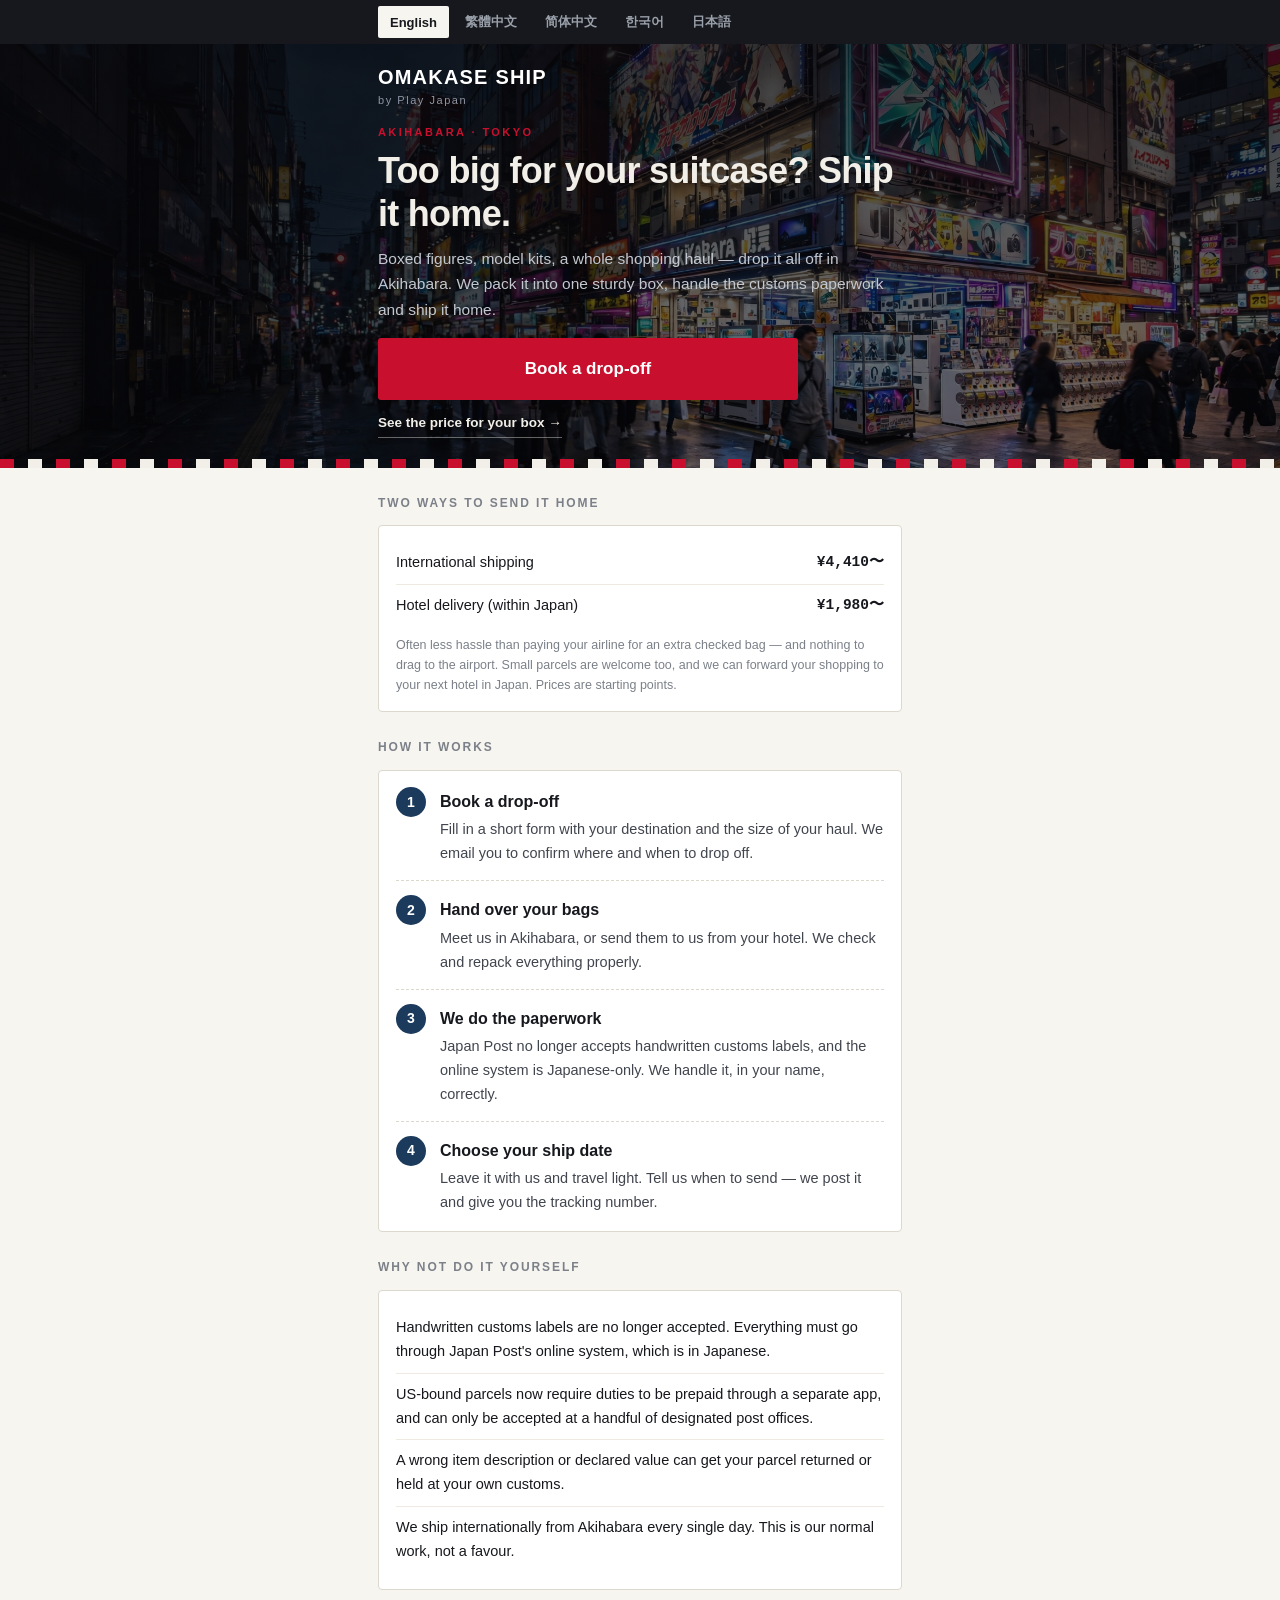
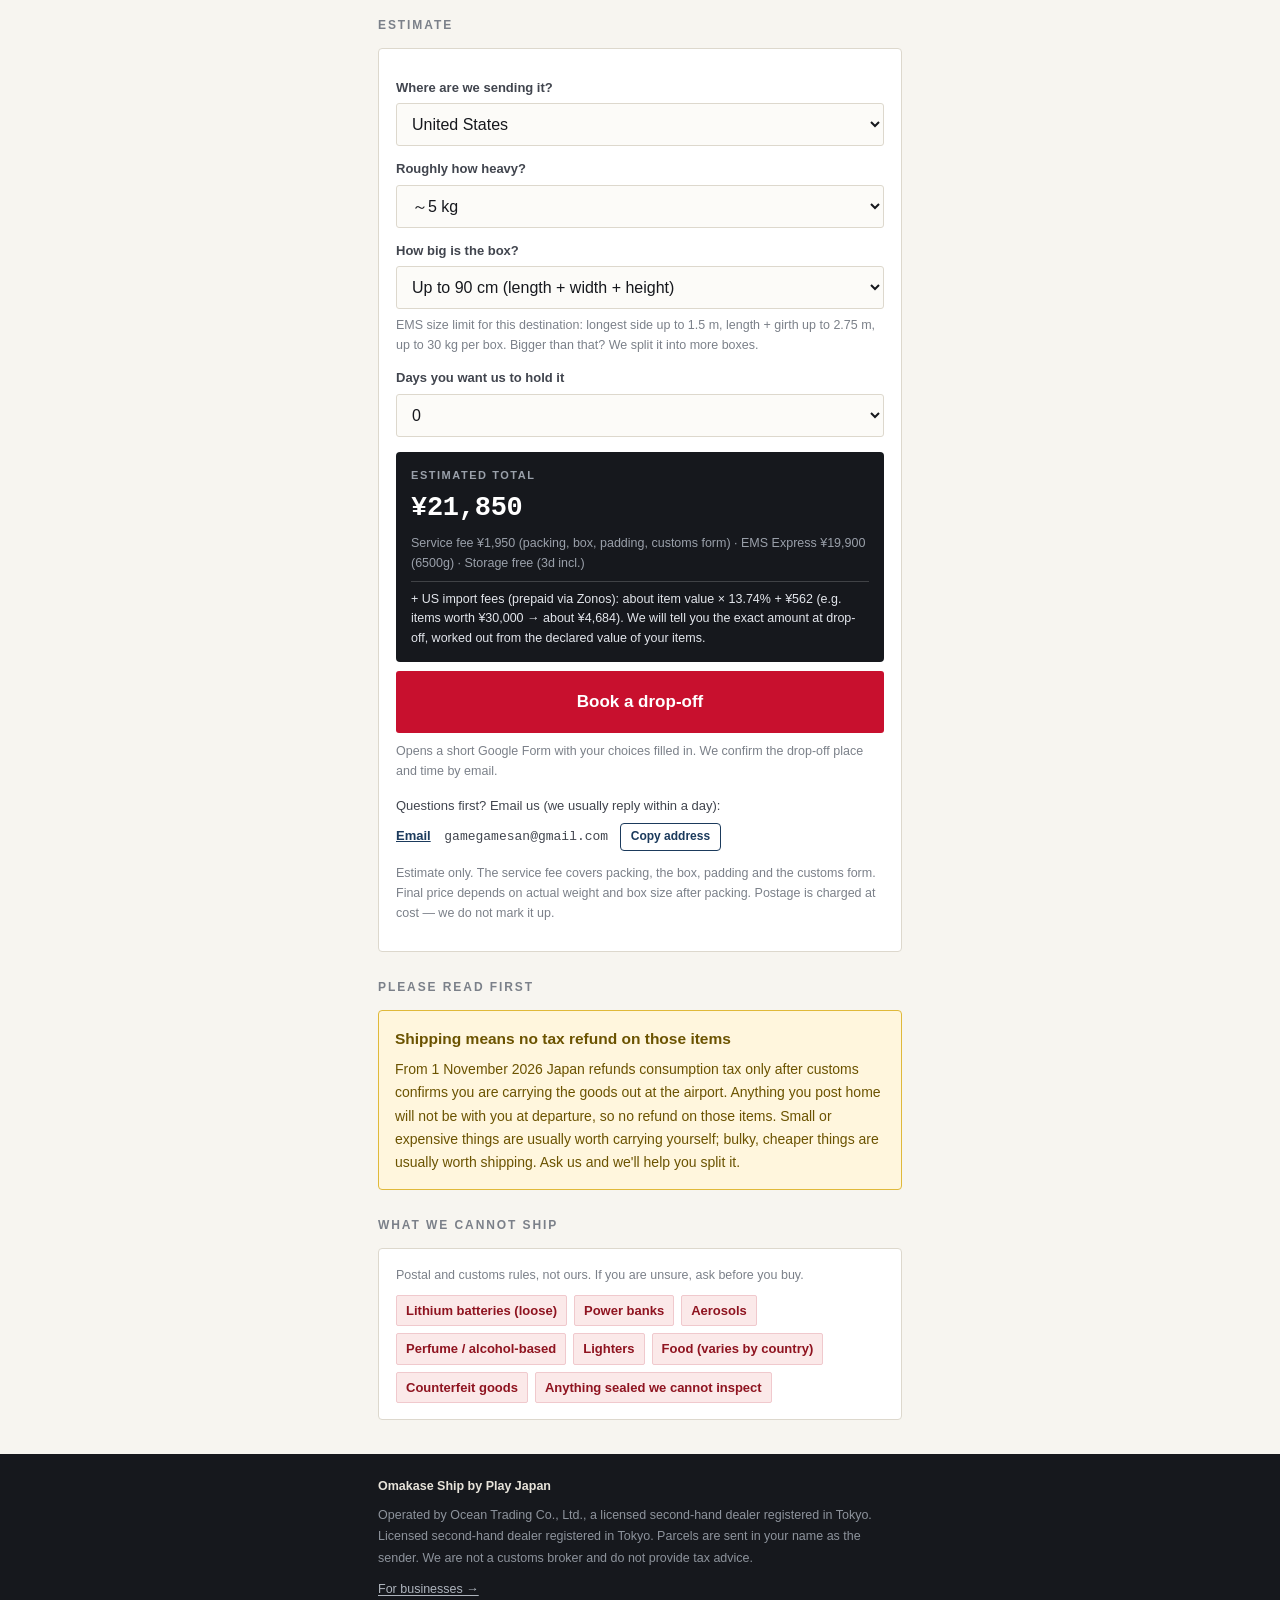
==== commit 140120a8: "質問の窓口をメールだけに（WhatsApp・LINEを削除、アドレス表示とコピーボタン）" ====
--- a/index.html
+++ b/index.html
@@ -90,6 +90,8 @@
 .herobook{display:block;margin-top:16px;max-width:420px}
 .ask{margin-top:14px;font-size:13px;color:var(--ink2)}
 .ask a{display:inline-block;margin:6px 10px 0 0;font-weight:700;color:var(--navy)}
+.ask .mailAddr{display:inline-block;margin:6px 8px 0 0;font-family:ui-monospace,Menlo,Consolas,monospace;user-select:all;word-break:break-all}
+.ask .copyBtn{margin-top:6px;padding:3px 10px;font:inherit;font-size:12px;font-weight:700;color:var(--navy);background:none;border:1px solid currentColor;border-radius:4px;cursor:pointer}
 
 footer{margin-top:34px;background:var(--ink);color:#8d939c;padding:22px 0 calc(26px + env(safe-area-inset-bottom));font-size:12.5px;line-height:1.7}
 footer b{color:#e7e3da}
@@ -210,9 +212,9 @@
       <a class="btn book" id="btnBook" href="#" target="_blank" rel="noopener" data-i18n="btn_book"></a>
       <p class="small" style="margin:8px 0 0" data-i18n="book_note"></p>
       <div class="ask"><span data-i18n="q_ask"></span><br>
-        <a id="btnWa" href="#" data-i18n="btn_wa"></a>
-        <a id="btnLine" href="#" data-i18n="btn_line"></a>
         <a id="btnMail" href="#" data-i18n="btn_mail"></a>
+        <span class="mailAddr" id="mailAddr"></span>
+        <button type="button" class="copyBtn" id="btnCopy" data-i18n="btn_copy"></button>
       </div>
       <p class="small" style="margin-top:12px" data-i18n="q_note"></p>
     </div>
@@ -252,9 +254,7 @@
 var R = window.AKIBA_RATES;   // 共通料金モジュール
 var CONFIG = {
   bizName:  "Omakase Ship by Play Japan",
-  whatsapp: "819000000000",              // 国番号81 + 先頭0を除いた番号
-  lineId:   "your-line-id",              // LINE公式アカウントID（@は除く）
-  email:    "hello@example.com"
+  email:    "gamegamesan@gmail.com"       // 質問の窓口はメールだけ（2026-11-25〜）
 };
 
 /* 予約フォーム（Google フォーム）。料金の目安で選んだ内容と紹介コードを入れて開く
@@ -341,8 +341,8 @@
  q_est:"ESTIMATED TOTAL",
  btn_book:"Book a drop-off",
  book_note:"Opens a short Google Form with your choices filled in. We confirm the drop-off place and time by email.",
- q_ask:"Questions first? Ask us:",
- btn_wa:"WhatsApp", btn_line:"LINE", btn_mail:"Email",
+ q_ask:"Questions first? Email us (we usually reply within a day):",
+ btn_mail:"Email", btn_copy:"Copy address", copied:"Copied!",
  q_note:"Estimate only. The service fee covers packing, the box, padding and the customs form. Final price depends on actual weight and box size after packing. Postage is charged at cost — we do not mark it up.",
  tax_h:"Please read first",
  tax_t:"Shipping means no tax refund on those items",
@@ -382,8 +382,8 @@
  q_est:"預估總金額",
  btn_book:"預約交件（Book a drop-off）",
  book_note:"開啟已填入您選擇內容的 Google 表單。交件地點與時間會以電子郵件確認。",
- q_ask:"想先問問題？請聯絡我們：",
- btn_wa:"WhatsApp", btn_line:"LINE", btn_mail:"Email",
+ q_ask:"想先問問題？請寄電子郵件給我們（通常一天內回覆）：",
+ btn_mail:"Email", btn_copy:"複製地址", copied:"已複製！",
  q_note:"僅為預估。服務費包含包裝、紙箱、緩衝材與報關單。實際金額依包裝後的重量與箱子尺寸而定。郵資照實收，不加價。",
  tax_h:"請務必先閱讀",
  tax_t:"寄回國的商品無法退稅",
@@ -423,8 +423,8 @@
  q_est:"预估总金额",
  btn_book:"预约交件（Book a drop-off）",
  book_note:"打开已填入您所选内容的 Google 表单。交件地点和时间会通过电子邮件确认。",
- q_ask:"想先咨询？请联系我们：",
- btn_wa:"WhatsApp", btn_line:"LINE", btn_mail:"Email",
+ q_ask:"想先咨询？请发送电子邮件（通常一天内回复）：",
+ btn_mail:"Email", btn_copy:"复制地址", copied:"已复制！",
  q_note:"仅为预估。服务费包含包装、纸箱、缓冲材料与报关单。实际金额依包装后的重量与箱子尺寸而定。邮资照实收，不加价。",
  tax_h:"请务必先阅读",
  tax_t:"寄回国的商品无法退税",
@@ -464,8 +464,8 @@
  q_est:"예상 합계",
  btn_book:"맡기기 예약하기 (Book a drop-off)",
  book_note:"선택하신 내용이 입력된 Google 양식이 열립니다. 맡기실 장소와 시간은 이메일로 확인해 드립니다.",
- q_ask:"먼저 궁금한 점이 있으신가요? 문의하기:",
- btn_wa:"WhatsApp", btn_line:"LINE", btn_mail:"이메일",
+ q_ask:"먼저 궁금한 점이 있으신가요? 이메일로 문의해 주세요(보통 하루 안에 답장드립니다):",
+ btn_mail:"이메일", btn_copy:"주소 복사", copied:"복사했습니다!",
  q_note:"예상 금액입니다. 서비스 요금에는 포장, 박스, 완충재, 통관 서류가 포함됩니다. 포장 후 실제 무게와 박스 크기에 따라 확정됩니다. 우편 요금은 실비로만 청구합니다.",
  tax_h:"먼저 확인해 주세요",
  tax_t:"발송한 물건은 면세 환급을 받을 수 없습니다",
@@ -505,8 +505,8 @@
  q_est:"概算合計",
  btn_book:"預け入れを予約する（Book a drop-off）",
  book_note:"選んだ内容が入った Google フォームが開きます。預け入れの場所と時間は、予約確認メールでお知らせします。",
- q_ask:"先に質問したい方はこちら：",
- btn_wa:"WhatsApp", btn_line:"LINE", btn_mail:"メール",
+ q_ask:"先に質問したい方はメールでどうぞ（ふつう1日以内にお返事します）：",
+ btn_mail:"メール", btn_copy:"アドレスをコピー", copied:"コピーしました",
  q_note:"概算です。Service fee には梱包・箱・緩衝材・通関書類の作成を含みます。梱包後の実重量と箱のサイズで確定します。郵送料は実費のみで、上乗せはしません。",
  tax_h:"必ずお読みください",
  tax_t:"発送した商品は免税の対象外になります",
@@ -525,6 +525,15 @@
 };
 
 var $=function(id){return document.getElementById(id);};
+/* 質問用メール：アドレスを文字でも出し、コピーできるようにする（メールアプリが無いスマホ向け） */
+(function(){
+  $("mailAddr").textContent = CONFIG.email;
+  $("btnCopy").addEventListener("click", function(){
+    var b=this, done=function(){ var t=I18N[lang]||I18N.en; b.textContent=t.copied; setTimeout(function(){ b.textContent=t.btn_copy; },1800); };
+    try { navigator.clipboard.writeText(CONFIG.email).then(done, function(){ window.prompt("Email", CONFIG.email); }); }
+    catch(e){ window.prompt("Email", CONFIG.email); }
+  });
+})();
 var lang="en";
 
 function applyLang(L){
@@ -627,8 +636,6 @@
   var fu=formUrl();
   $("btnBook").href = fu;
   $("btnBookHero").href = fu;
-  $("btnWa").href  = "https://wa.me/"+CONFIG.whatsapp+"?text="+enc;
-  $("btnLine").href= "https://line.me/R/ti/p/@"+CONFIG.lineId;
   $("btnMail").href= "mailto:"+CONFIG.email+"?subject="+encodeURIComponent("Shipping quote request")+"&body="+enc;
 }
 
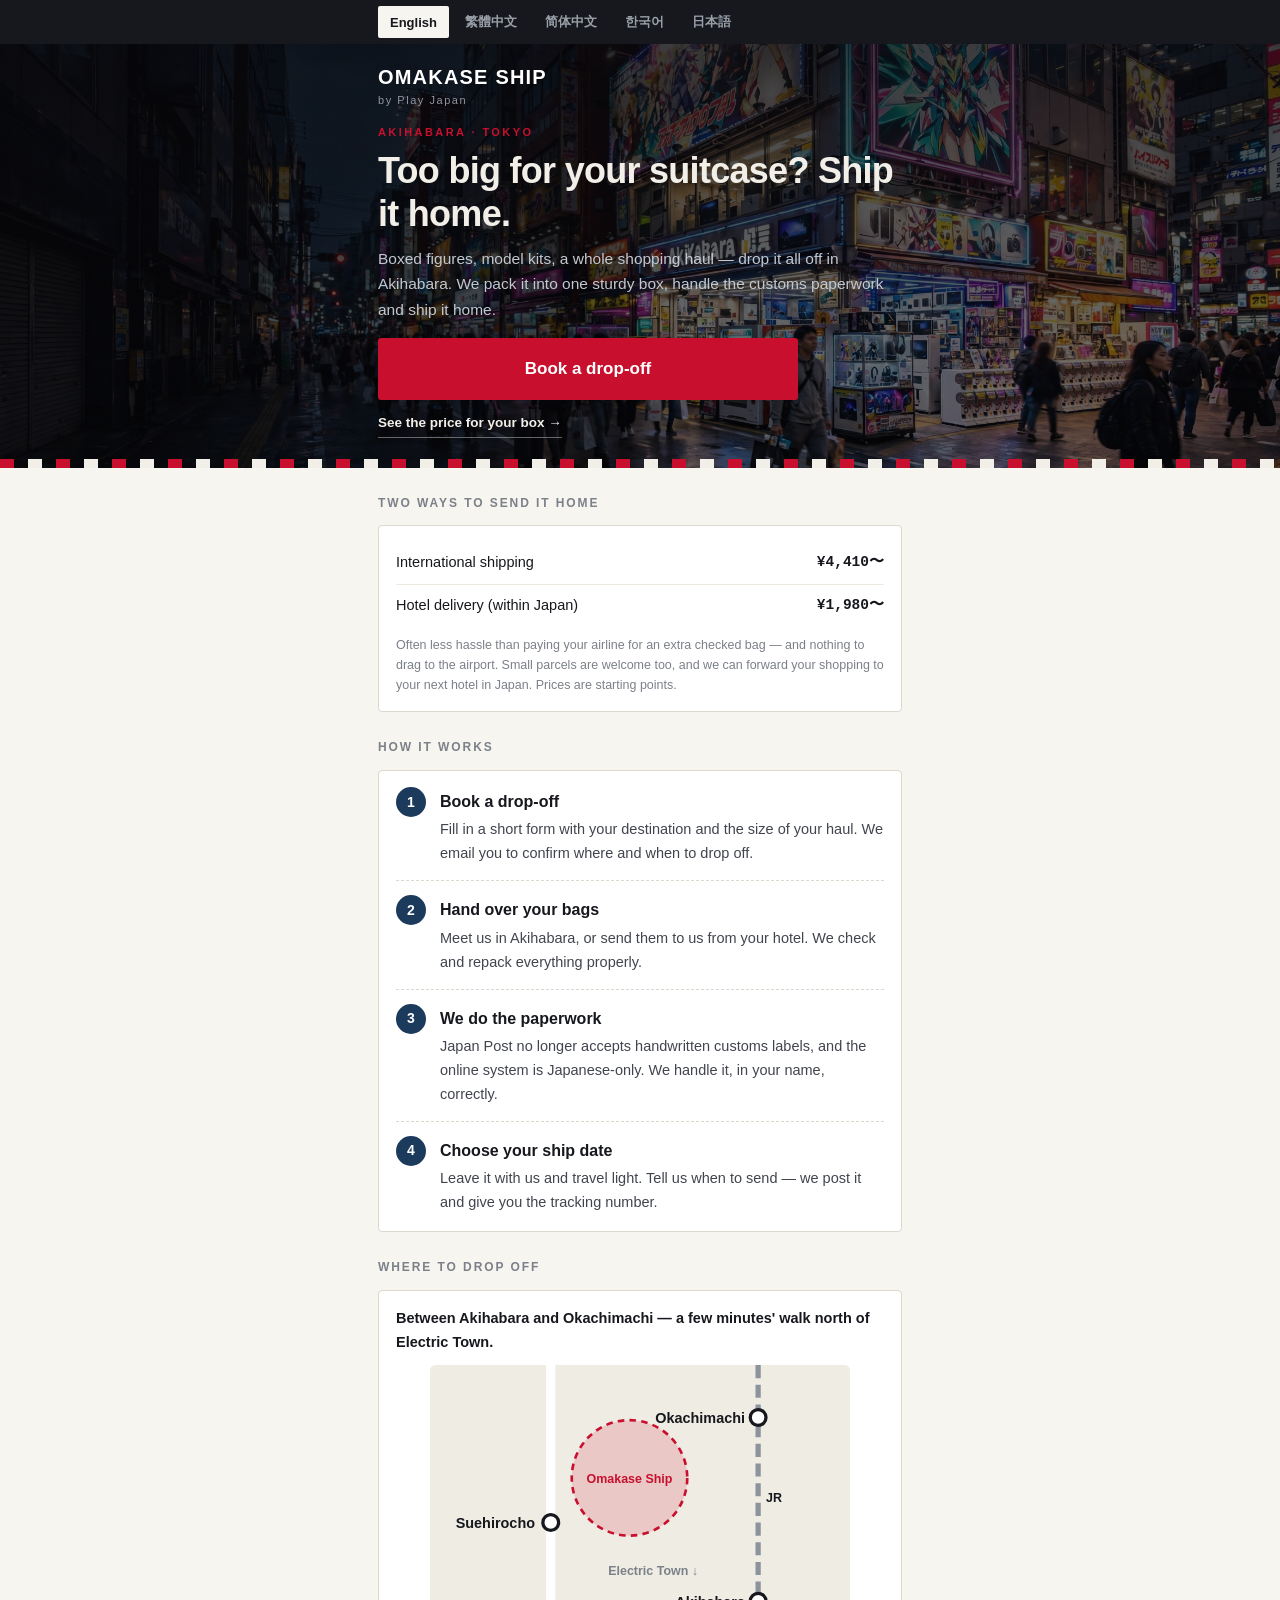
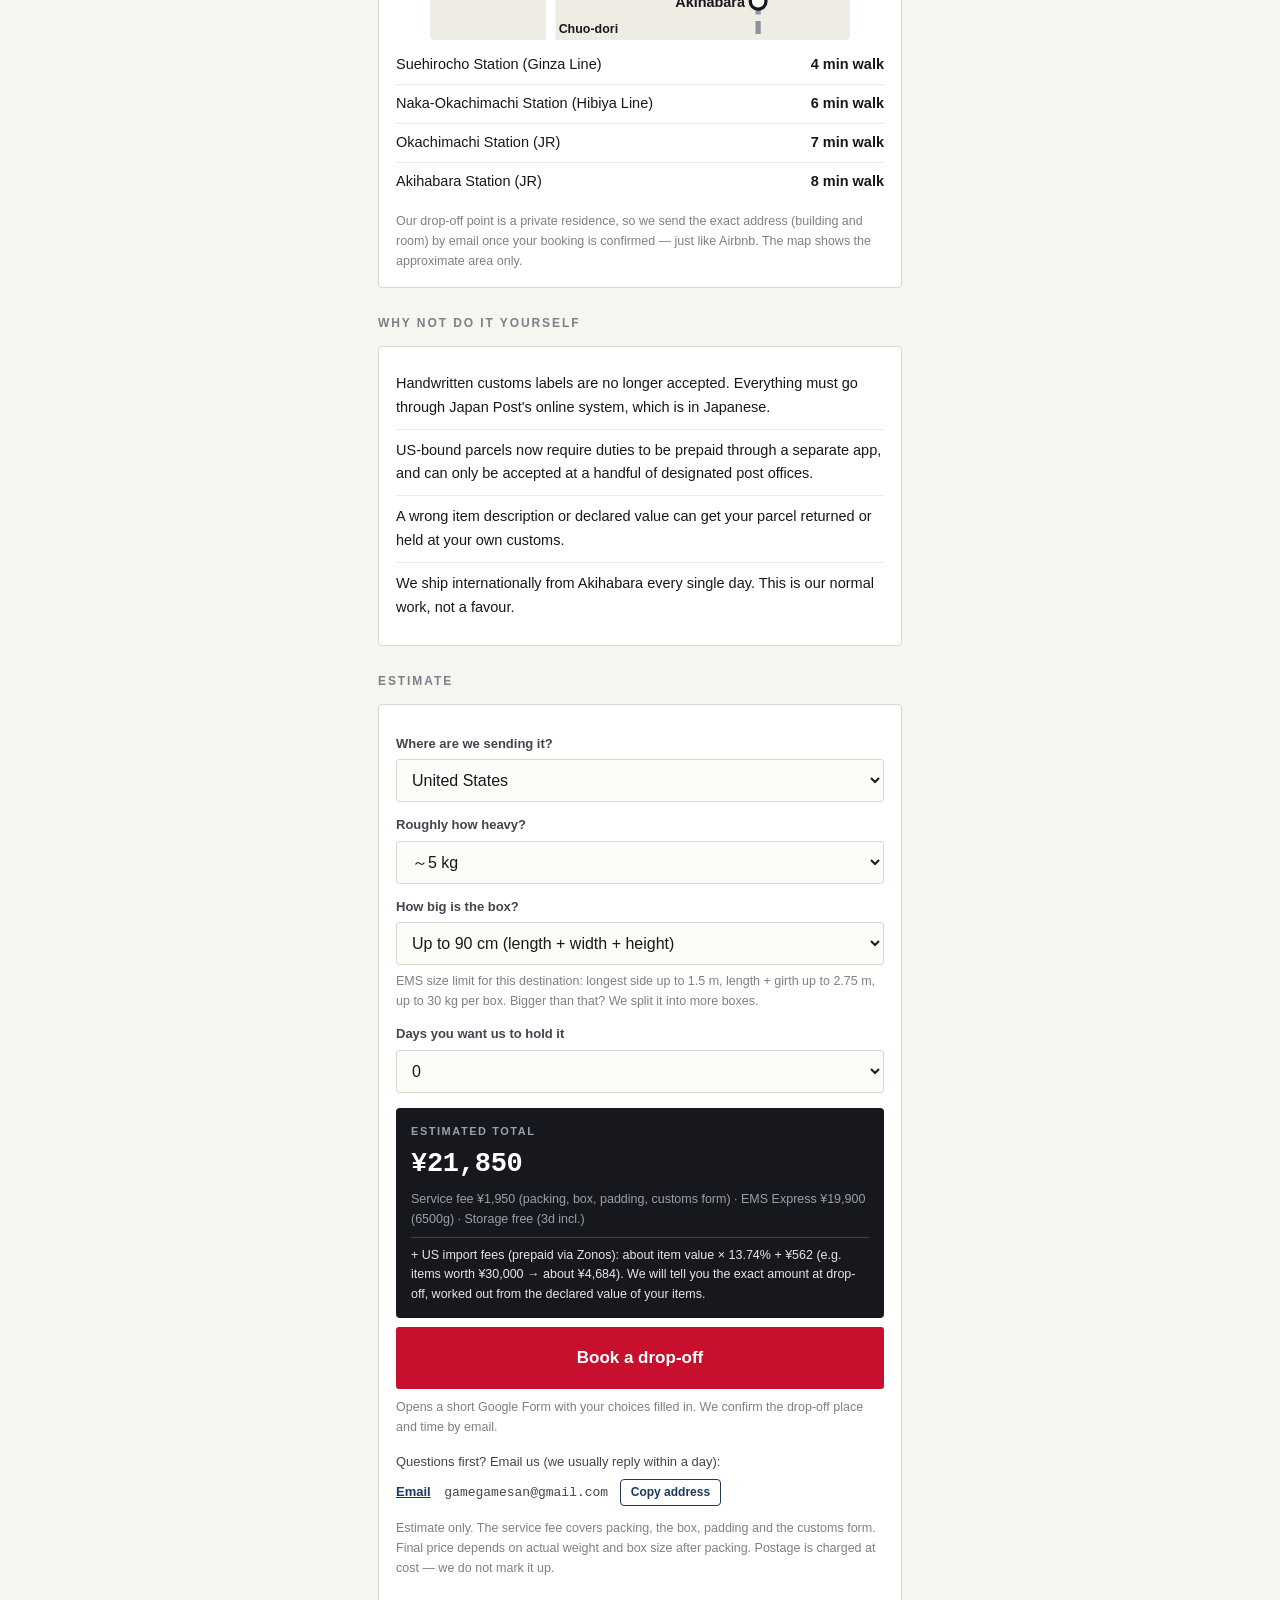
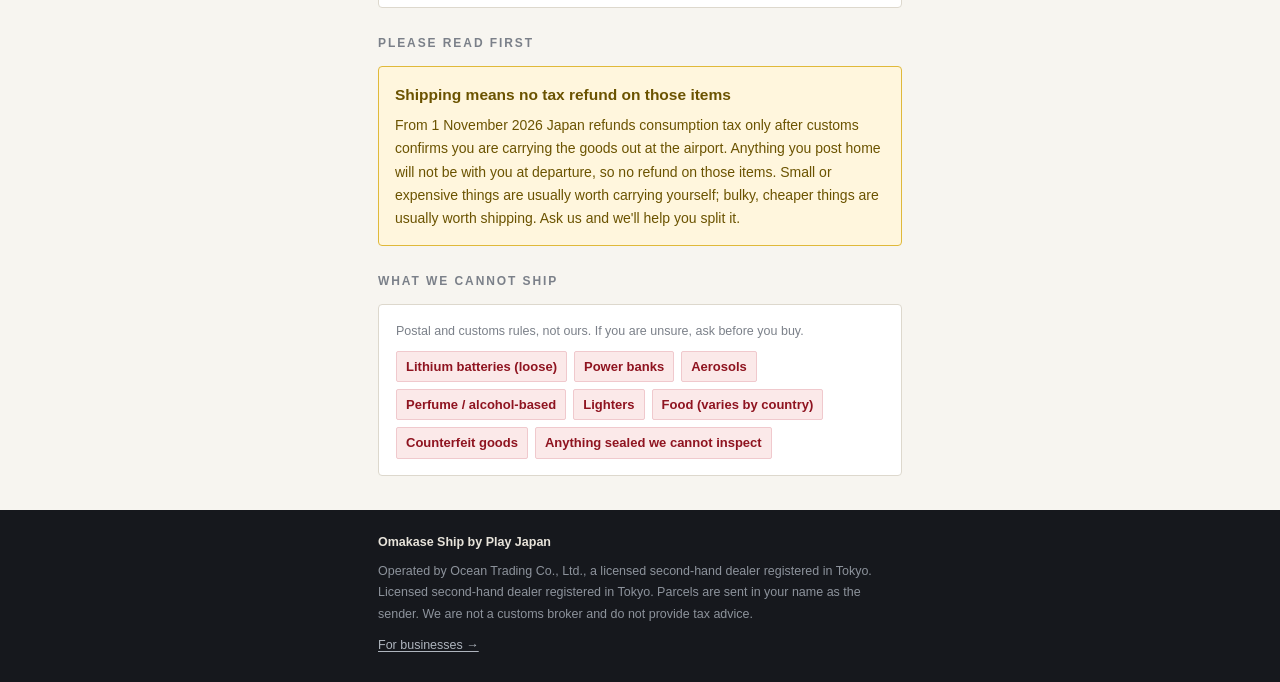
==== commit 507df79f: "お預かりの場所（大まかな場所・最寄り駅・範囲の地図）を追加" ====
--- a/index.html
+++ b/index.html
@@ -96,6 +96,14 @@
 footer{margin-top:34px;background:var(--ink);color:#8d939c;padding:22px 0 calc(26px + env(safe-area-inset-bottom));font-size:12.5px;line-height:1.7}
 footer b{color:#e7e3da}
 footer a.footlink{color:#aeb4bd;text-decoration:underline;text-underline-offset:2px}
+
+/* 受付の大まかな場所（正確な住所は予約確定メールで） */
+:root{--mapbg:#efece4;--maproad:#fff;--maprail:#8d939c}
+.where .wlead{margin:0 0 10px;font-size:14.5px;font-weight:700;color:var(--ink)}
+.wmap{display:block;width:100%;max-width:420px;height:auto;margin:0 auto 6px}
+.wmap .mt{font:600 11px/1 -apple-system,BlinkMacSystemFont,'Segoe UI',sans-serif;fill:var(--ink)}
+.wmap .sm{font-size:9.5px}.wmap .b{font-weight:800}.wmap .red{fill:var(--red)}.wmap .mute{fill:var(--mute)}
+.wst td{padding:7px 0}
 [data-i18n]{}
 </style>
 </head>
@@ -151,6 +159,36 @@
         <h3 data-i18n="s3t"></h3><p data-i18n="s3b"></p></div></div>
       <div class="step"><div class="stepno">4</div><div>
         <h3 data-i18n="s4t"></h3><p data-i18n="s4b"></p></div></div>
+    </div>
+  </section>
+
+  <section>
+    <h2 data-i18n="where_h"></h2>
+    <div class="card where">
+      <p class="wlead" data-i18n="where_lead"></p>
+      <svg class="wmap" viewBox="0 0 320 210" role="img" aria-label="Map">
+        <rect x="0" y="0" width="320" height="210" rx="4" fill="var(--mapbg)"/>
+        <line x1="92" y1="0" x2="92" y2="210" stroke="var(--maproad)" stroke-width="7"/>
+        <text x="98" y="204" class="mt sm">Chuo-dori</text>
+        <line x1="250" y1="0" x2="250" y2="210" stroke="var(--maprail)" stroke-width="4" stroke-dasharray="10 5"/>
+        <text x="256" y="104" class="mt sm">JR</text>
+        <circle cx="152" cy="86" r="44" fill="rgba(200,16,46,.16)" stroke="var(--red)" stroke-width="2" stroke-dasharray="5 4"/>
+        <text x="152" y="90" text-anchor="middle" class="mt b red sm">Omakase Ship</text>
+        <circle cx="92" cy="120" r="6" fill="#fff" stroke="var(--ink)" stroke-width="2.5"/>
+        <text x="80" y="124" text-anchor="end" class="mt">Suehirocho</text>
+        <circle cx="250" cy="40" r="6" fill="#fff" stroke="var(--ink)" stroke-width="2.5"/>
+        <text x="240" y="44" text-anchor="end" class="mt">Okachimachi</text>
+        <circle cx="250" cy="180" r="6" fill="#fff" stroke="var(--ink)" stroke-width="2.5"/>
+        <text x="240" y="184" text-anchor="end" class="mt">Akihabara</text>
+        <text x="170" y="160" text-anchor="middle" class="mt sm mute">Electric Town ↓</text>
+      </svg>
+      <table class="wst">
+        <tr><td data-i18n="where_st1"></td><td class="r" data-i18n="where_m1"></td></tr>
+        <tr><td data-i18n="where_st2"></td><td class="r" data-i18n="where_m2"></td></tr>
+        <tr><td data-i18n="where_st3"></td><td class="r" data-i18n="where_m3"></td></tr>
+        <tr><td data-i18n="where_st4"></td><td class="r" data-i18n="where_m4"></td></tr>
+      </table>
+      <p class="small" style="margin:10px 0 0" data-i18n="where_note"></p>
     </div>
   </section>
 
@@ -326,6 +364,7 @@
  ship_h:"Two ways to send it home", ship_intl:"International shipping", ship_hotel:"Hotel delivery (within Japan)",
  ship_note:"Often less hassle than paying your airline for an extra checked bag — and nothing to drag to the airport. Small parcels are welcome too, and we can forward your shopping to your next hotel in Japan. Prices are starting points.",
  how_h:"How it works",
+ where_h:"Where to drop off", where_lead:"Between Akihabara and Okachimachi — a few minutes' walk north of Electric Town.", where_st1:"Suehirocho Station (Ginza Line)", where_m1:"4 min walk", where_st2:"Naka-Okachimachi Station (Hibiya Line)", where_m2:"6 min walk", where_st3:"Okachimachi Station (JR)", where_m3:"7 min walk", where_st4:"Akihabara Station (JR)", where_m4:"8 min walk", where_note:"Our drop-off point is a private residence, so we send the exact address (building and room) by email once your booking is confirmed — just like Airbnb. The map shows the approximate area only.",
  s1t:"Book a drop-off", s1b:"Fill in a short form with your destination and the size of your haul. We email you to confirm where and when to drop off.",
  s2t:"Hand over your bags", s2b:"Meet us in Akihabara, or send them to us from your hotel. We check and repack everything properly.",
  s3t:"We do the paperwork", s3b:"Japan Post no longer accepts handwritten customs labels, and the online system is Japanese-only. We handle it, in your name, correctly.",
@@ -367,6 +406,7 @@
  ship_h:"兩種寄回家的方式", ship_intl:"國際寄送", ship_hotel:"飯店配送（日本國內）",
  ship_note:"比起向航空公司加購託運行李，通常更省事——也不用拖著大箱子去機場。小件包裹同樣歡迎，也可以轉送到你在日本的下一間飯店。顯示為起始價。",
  how_h:"服務流程",
+ where_h:"交件地點", where_lead:"位於秋葉原與御徒町之間，從電器街往北步行幾分鐘即可到達。", where_st1:"末廣町站（銀座線）", where_m1:"步行 4 分鐘", where_st2:"仲御徒町站（日比谷線）", where_m2:"步行 6 分鐘", where_st3:"御徒町站（JR）", where_m3:"步行 7 分鐘", where_st4:"秋葉原站（JR）", where_m4:"步行 8 分鐘", where_note:"交件地點為私人住宅，因此預約確認後才會以電子郵件告知詳細地址（大樓名稱與房號），與 Airbnb 相同。地圖僅顯示大致範圍。",
  s1t:"預約交件", s1b:"填寫簡短表單（寄送國家與物品大小）。我們會以電子郵件確認交件地點與時間。",
  s2t:"把東西交給我們", s2b:"在秋葉原面交，或從飯店寄給我們。我們會逐一確認並重新包裝。",
  s3t:"報關手續由我們處理", s3b:"日本郵局已不接受手寫報關單，線上系統只有日文。我們以你的名義正確填寫。",
@@ -408,6 +448,7 @@
  ship_h:"两种寄回家的方式", ship_intl:"国际寄送", ship_hotel:"酒店配送（日本国内）",
  ship_note:"比起向航空公司加购托运行李，通常更省事——也不用拖着大箱子去机场。小件包裹同样欢迎，也可以转送到你在日本的下一家酒店。显示为起始价。",
  how_h:"服务流程",
+ where_h:"交件地点", where_lead:"位于秋叶原与御徒町之间，从电器街往北步行几分钟即可到达。", where_st1:"末广町站（银座线）", where_m1:"步行 4 分钟", where_st2:"仲御徒町站（日比谷线）", where_m2:"步行 6 分钟", where_st3:"御徒町站（JR）", where_m3:"步行 7 分钟", where_st4:"秋叶原站（JR）", where_m4:"步行 8 分钟", where_note:"交件地点为私人住宅，因此预约确认后才会通过电子邮件告知详细地址（楼名和房号），与 Airbnb 相同。地图仅显示大致范围。",
  s1t:"预约交件", s1b:"填写简短表单（寄送国家与物品大小）。我们会通过电子邮件确认交件地点和时间。",
  s2t:"把东西交给我们", s2b:"在秋叶原面交，或从酒店寄给我们。我们会逐一确认并重新包装。",
  s3t:"报关手续由我们处理", s3b:"日本邮局已不接受手写报关单，线上系统只有日文。我们以你的名义正确填写。",
@@ -449,6 +490,7 @@
  ship_h:"집으로 보내는 두 가지 방법", ship_intl:"해외 배송", ship_hotel:"호텔 배송(일본 국내)",
  ship_note:"항공사에 추가 위탁 수하물 요금을 내는 것보다 대개 간편하고, 큰 짐을 공항까지 끌고 갈 필요도 없습니다. 작은 소포도 받으며, 일본 내 다음 호텔로 보내 드릴 수도 있습니다. 표시는 시작 가격입니다.",
  how_h:"이용 방법",
+ where_h:"맡기는 장소", where_lead:"아키하바라와 오카치마치 사이, 전자상가에서 북쪽으로 걸어서 몇 분 거리입니다.", where_st1:"스에히로초역 (긴자선)", where_m1:"도보 4분", where_st2:"나카오카치마치역 (히비야선)", where_m2:"도보 6분", where_st3:"오카치마치역 (JR)", where_m3:"도보 7분", where_st4:"아키하바라역 (JR)", where_m4:"도보 8분", where_note:"맡기는 장소가 개인 주택이라서, 정확한 주소(건물명·호실)는 예약이 확정된 뒤 이메일로 알려 드립니다(Airbnb와 같은 방식). 지도는 대략적인 위치만 보여 줍니다.",
  s1t:"맡기기 예약", s1b:"배송 국가와 짐의 크기를 짧은 양식에 입력해 주세요. 맡기실 장소와 시간은 이메일로 확인해 드립니다.",
  s2t:"짐을 맡겨주세요", s2b:"아키하바라에서 직접 전달하거나 호텔에서 보내주세요. 하나하나 확인 후 다시 포장합니다.",
  s3t:"통관 서류는 저희가", s3b:"일본우편은 손으로 쓴 통관 라벨을 더 이상 받지 않으며, 온라인 시스템은 일본어뿐입니다. 고객님 명의로 정확히 작성합니다.",
@@ -490,6 +532,7 @@
  ship_h:"2つの送り方", ship_intl:"海外発送", ship_hotel:"ホテル配送（日本国内）",
  ship_note:"航空会社に追加の預け荷物の料金を払うより手間がかからないことが多く、大きな荷物を空港まで運ぶ必要もありません。小さな荷物もお受けしますし、日本国内の次のホテルへお届けすることもできます。表示は最低料金です。",
  how_h:"ご利用の流れ",
+ where_h:"お預かりの場所", where_lead:"秋葉原と御徒町のあいだ、電気街から北へ歩いて数分のところです。", where_st1:"末広町駅（銀座線）", where_m1:"徒歩4分", where_st2:"仲御徒町駅（日比谷線）", where_m2:"徒歩6分", where_st3:"御徒町駅（JR）", where_m3:"徒歩7分", where_st4:"秋葉原駅（JR）", where_m4:"徒歩8分", where_note:"受付は個人の住まいのため、正確な住所（建物名・部屋番号）は予約が確定したあとにメールでお知らせします（Airbnb と同じ方式です）。地図はおおよその場所だけを示しています。",
  s1t:"預け入れを予約", s1b:"送り先の国と荷物の大きさを短いフォームに入れてください。預け入れの場所と時間は、予約確認メールでお知らせします。",
  s2t:"荷物をお預けください", s2b:"秋葉原で直接お渡しいただくか、ホテルからお送りください。中身を確認して梱包し直します。",
  s3t:"通関書類は当方で作成", s3b:"日本郵便は手書きラベルを受け付けておらず、オンラインシステムは日本語のみです。お客様名義で正確に作成します。",
